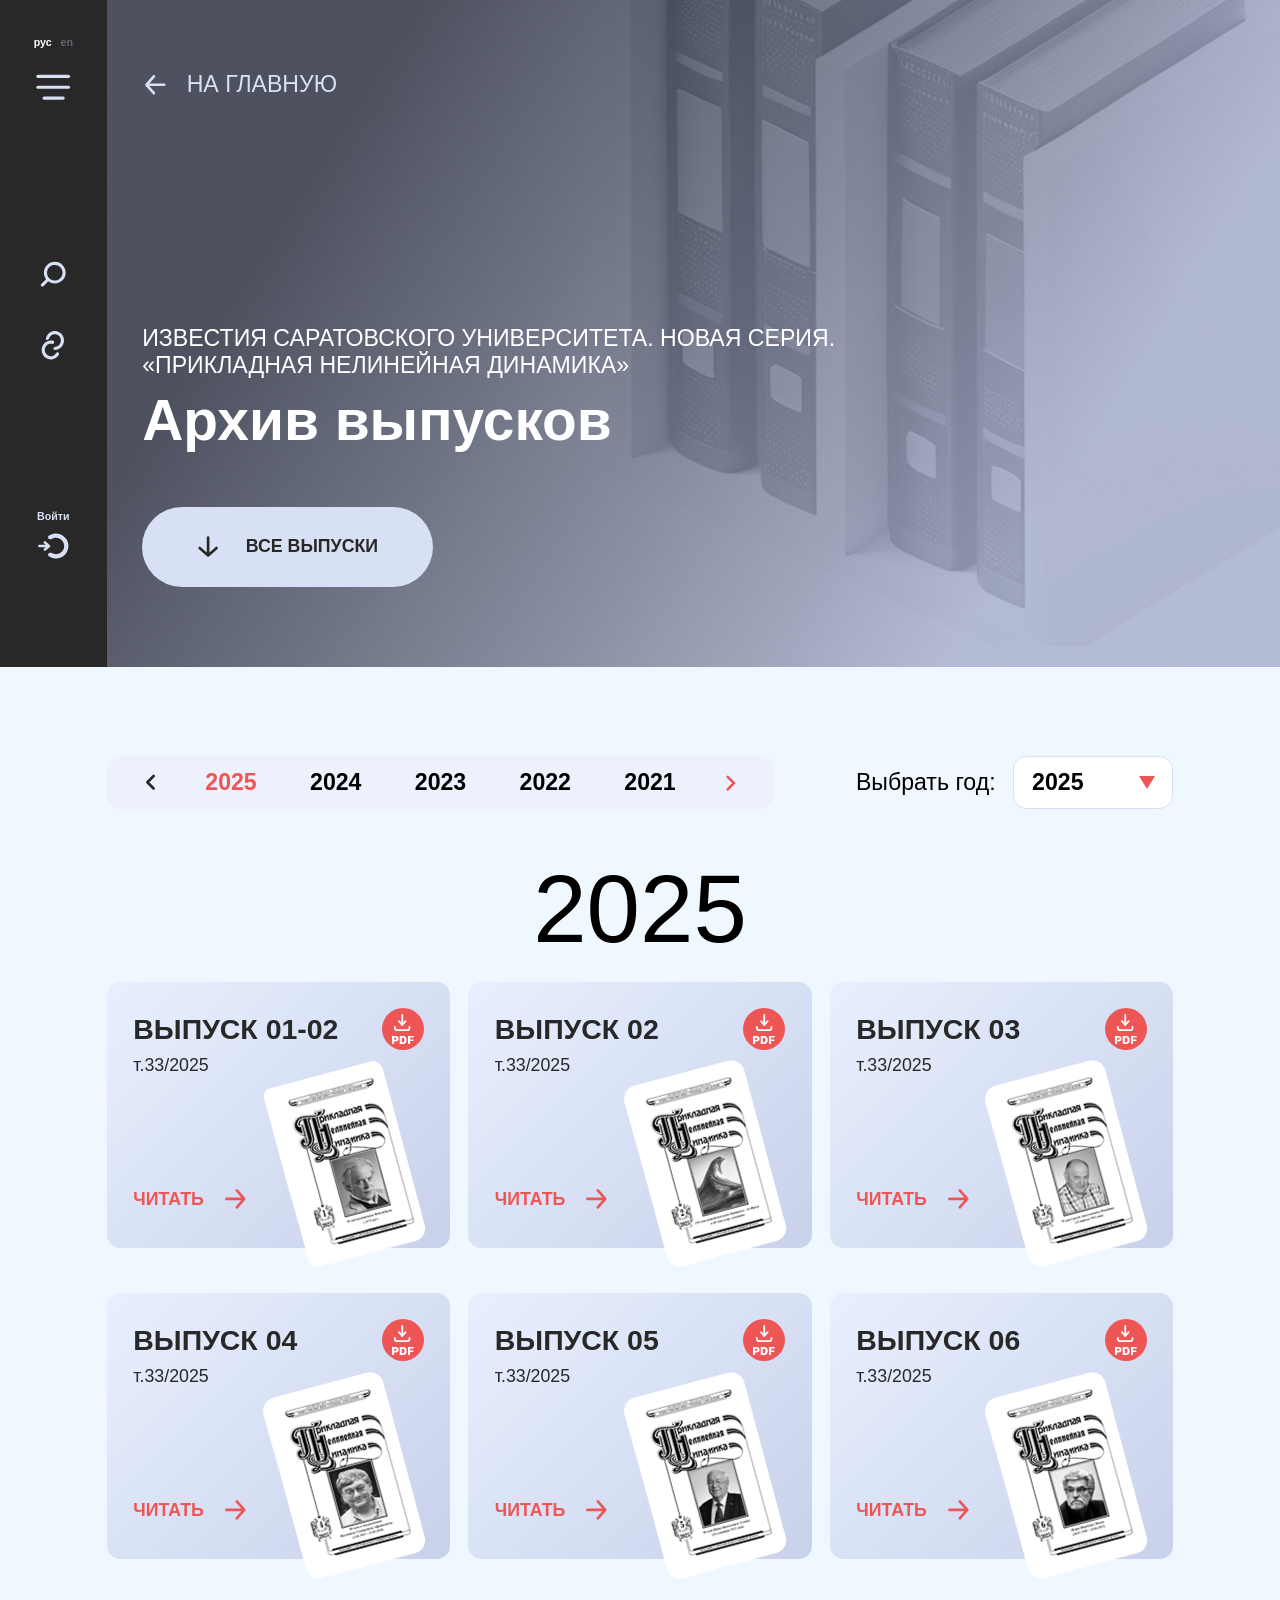
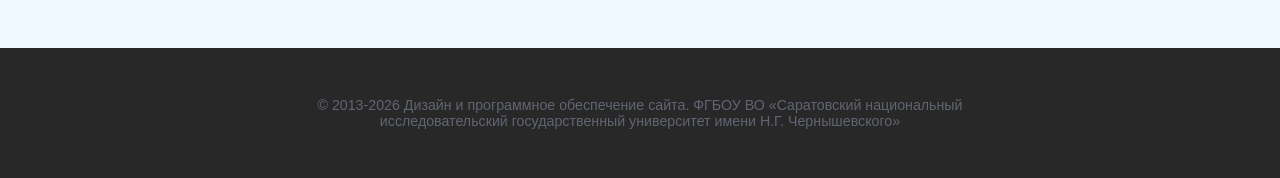
==== archive.html @ fa396ac6 "feat:add archive page and cards in css" ====
<!DOCTYPE html>
<html lang="ru">

<head>
    <meta charset="UTF-8">
    <meta name="viewport" content="width=device-width, initial-scale=1.0">
    <link rel="stylesheet" href="sass/style.css">
    <title>Journal</title>
    <link rel="icon" type="image/svg" sizes="16x16" href="./assets/icons/favicon/favicon-16x16.svg">
    <link rel="icon" type="image/svg" sizes="32x32" href="./assets/icons/favicon/favicon-32x32.svg">
    <link rel="icon" type="image/svg" sizes="100x100" href="./assets/icons/favicon/favicon-100x100.svg">
    <link rel="icon" type="image/svg" sizes="200x200" href="./assets/icons/favicon/favicon-200x200.svg">
</head>

<body>
    <header class="header">
        <nav class="header__nav">
            <ul class="header__nav-list">
                <li class="header__lang-switch">
                    <a href="/ru" hreflang="ru" rel="alternate" class="header__lang-link active" lang="ru"
                        aria-current="page">рус</a>
                    <a href="/en" hreflang="en" rel="alternate" class="header__lang-link" lang="en">en</a>
                </li>
                <li class="header__item">
                    <div class="header__item-btn">
                        <svg class="header__svg">
                            <use href="./assets/icons/sprite.svg#menu"></use>
                        </svg>
                    </div>
                </li>
                <li class="header__item">
                    <div class="header__item-btn">
                        <svg class="header__svg">
                            <use href="./assets/icons/sprite.svg#search"></use>
                        </svg>
                    </div>
                </li>
                <li class="header__item">
                    <div class="header__item-btn">
                        <svg class="header__svg">
                            <use href="./assets/icons/sprite.svg#rating"></use>
                        </svg>
                    </div>

                </li>
                <li class="header__item">
                    <div class="header__item-btn">
                        <p class="header__item-text" id="auth-text">Войти</p>
                        <svg class="header__svg">
                            <use href="./assets/icons/sprite.svg#login"></use>
                        </svg>
                    </div>
                </li>
            </ul>

            <ul class="header__content-feed">
                <li class="header__content-item">
                    <div class="header__content">
                        <div class="header__content-menu">
                            <ul class="header__content-list">
                                <li><a href="#" class="header__content-link">Архив</a></li>
                                <li><a href="#" class="header__content-link">Общая информация</a></li>
                                <li><a href="#" class="header__content-link">Цели и тематика журнала</a></li>
                                <li><a href="#" class="header__content-link">Индексирование</a></li>
                                <li><a href="#" class="header__content-link">Правила предоставления рукописей</a></li>
                                <li><a href="#" class="header__content-link">Порядок рецензирования рукописей</a></li>
                                <li><a href="#" class="header__content-link">Авторы</a></li>
                                <li><a href="#" class="header__content-link">Издательская этика</a></li>
                                <li><a href="#" class="header__content-link">Рубрики</a></li>
                                <li><a href="#" class="header__content-link">Новости</a></li>
                                <li><a href="#" class="header__content-link">Контакты</a></li>
                                <li><a href="#" class="header__content-link">Ранний доступ</a></li>
                            </ul>
                        </div>
                        <svg class="header__content-close">
                            <use href="./assets/icons/sprite.svg#cross"></use>
                        </svg>
                    </div>
                </li>
                <li class="header__content-item">
                    <div class="header__content">
                        <div class="header__content-menu">
                            <div class="header__content-title">поиск по сайту</div>
                            <div class="header__content-field">
                                <label class="header__content-label">По заголовку:</label>
                                <input type="text" class="header__content-form" autocomplete="off" autocorrect="off"
                                    autocapitalize="off" spellcheck="false">
                            </div>

                            <div class="header__content-field">
                                <label class="header__content-label">По ключевому слову:</label>
                                <div class="header__input-wrap">
                                    <input type="text" class="header__content-form" placeholder="Выбрать из списка"
                                        id="searchInput" autocomplete="off" autocorrect="off" autocapitalize="off"
                                        spellcheck="false">
                                    <div class="header__content-arrow"></div>
                                </div>
                                <div class="header__dropdown">
                                    <ul class="header__dropdown-list">
                                    </ul>
                                </div>
                            </div>
                            <div class="header__content-btn">
                                <div class="header__content-btn--small btn--main btn">
                                    <div class="header__content-text--big">Найти</div>
                                </div>
                                <div class="header__content-btn--highlight btn">
                                    <div class="header__content-text--tiny">Cбросить</div>
                                </div>
                            </div>
                        </div>
                        <svg class="header__content-close">
                            <use href="./assets/icons/sprite.svg#cross"></use>
                        </svg>
                    </div>
                </li>
                <li class="header__content-item">
                    <div class="header__content">
                        <div class="header__content-menu">
                            <ul class="header__content-list">
                                <li><a href="#" class="header__content-link">WoS: 0.13</a></li>
                                <li><a href="#" class="header__content-link">SCOPUS: 1.2</a></li>
                                <li><a href="#" class="header__content-link">RSCI</a></li>
                                <li><a href="#" class="header__content-link">РИНЦ: 0.626</a></li>
                                <li><a href="#" class="header__content-link">Scimago: Q3</a></li>
                                <li><a href="#" class="header__content-link">Список ВАК</a></li>
                                <li><a href="#" class="header__content-link">Журналы СГУ</a></li>
                            </ul>
                        </div>
                        <svg class="header__content-close">
                            <use href="./assets/icons/sprite.svg#cross"></use>
                        </svg>
                    </div>
                </li>
                <li class="header__content-item">
                    <div class="header__content" id="login-content">
                        <div class="header__content-menu">
                            <div class="header__content-title">Личный кабинет</div>
                            <div class="header__content-field">
                                <label class="header__content-label">Имя пользователя<span
                                        class="required-star">*</span>:</label>
                                <input type="text" class="header__content-form" id="login-input"
                                    placeholder="Введите логин" autocomplete="off" autocorrect="off"
                                    autocapitalize="off" spellcheck="false">
                            </div>
                            <div class="header__content-field">
                                <label class="header__content-label">Пароль<span class="required-star">*</span>:</label>
                                <input type="password" class="header__content-form" id="password-input"
                                    placeholder="Введите пароль" autocomplete="off" autocorrect="off"
                                    autocapitalize="off" spellcheck="false">
                            </div>
                            <div class="header__content-message" id="login-message"></div>
                            <div class="header__content-btn">
                                <div class="header__content-btn--small btn--main btn" id="login-btn">
                                    <div class="header__content-text--big">Войти</div>
                                </div>
                                <div class="header__content-btn--highlight btn">
                                    <div class="header__content-text--tiny">Забыли пароль?</div>
                                </div>
                                <div class="header__content-btn--big btn--dark-gray btn">
                                    <div class="header__content-text--small">Регистрация</div>
                                </div>
                            </div>
                        </div>
                        <svg class="header__content-close">
                            <use href="./assets/icons/sprite.svg#cross"></use>
                        </svg>
                    </div>
                    <div class="header__content" id="user-content">
                        <div class="header__content-menu">
                            <div class="header__content-title">Личный кабинет</div>
                            <div class="header__content-info">
                                <picture class="header__content-picture">
                                    <!-- <source srcset="/assets/img/user/photo.avif" type="image/avif"> -->
                                    <!-- <source srcset="/assets/img/user/photo.webp" type="image/webp"> -->
                                    <img class="header__content-img" src="./assets/img/user/photo.svg" alt="user_photo">
                                </picture>
                                <div class="header__content-surname" id="user-surname"></div>
                                <div class="header__content-name" id="user-name"></div>
                                <div class="header__content-id" id="user-id"></div>
                            </div>
                            <div class="header__content-btn">
                                <div class="header__content-btn--big btn--main btn">
                                    <div class="header__content-text--big">профиль</div>
                                </div>
                                <div class="header__content-btn--small btn--dark-gray btn" id="logout-btn">
                                    <div class="header__content-text--small">Выйти</div>
                                </div>
                            </div>
                        </div>
                        <svg class="header__content-close">
                            <use href="./assets/icons/sprite.svg#cross"></use>
                        </svg>
                    </div>
                </li>
            </ul>
        </nav>
    </header>

    <main class="main">
        <div class="archive">
            <section class="hero">
                <div class="container  hero__bg">
                    <div class="hero__info">
                        <a href="./" class="hero__go-home">
                            <svg class="hero__svg">
                                <use href="./assets/icons/sprite.svg#go-home__arrow"></use>
                            </svg>
                            <span>на главную</span>
                        </a>
                        <div class="hero__info-content">
                            <div class="hero__info-subtitle">
                                <h2>Известия Саратовского университета. Новая серия. «Прикладная нелинейная динамика»
                                </h2>
                            </div>
                            <div class="hero__info-title">
                                <h1>Архив выпусков</h1>
                            </div>
                            <div class="hero__info-button">
                                <div class="btn btn--gray hero__info-button--small">
                                    <svg class="svg hero__svg">
                                        <use href="./assets/icons/archive/sprite.svg#hero-arrow"></use>
                                    </svg>
                                    <span>все выпуски</span>
                                </div>
                            </div>
                        </div>
                    </div>
                </div>
            </section>
            <section class="content">
                <div class="container">
                    <div class="archive__pagination">
                        <div class="archive__pagination-wrap">
                            <svg class="archive__pagination-arrow">
                                <use href="./assets/icons/archive/sprite.svg#pagination-arrow--left"></use>
                            </svg>
                            <ul class="archive__pagination-list">
                                <li class="archive__pagination-item active">2025</li>
                                <li class="archive__pagination-item">2024</li>
                                <li class="archive__pagination-item">2023</li>
                                <li class="archive__pagination-item">2022</li>
                                <li class="archive__pagination-item">2021</li>
                            </ul>
                            <svg class="archive__pagination-arrow active">
                                <use href="./assets/icons/archive/sprite.svg#pagination-arrow--right"></use>
                            </svg>
                        </div>
                        <div class="archive__pagination-selector">
                            <div class="selector__label">Выбрать год:</div>
                            <div class="selector-wrap">
                                <div class="selector__box">
                                    <span class="selector__value">2025</span>
                                    <div class="selector__arrow"></div>
                                </div>
                                <div class="selector__dropdown">
                                    <ul class="selector__dropdown-list">
                                        <li class="selector__dropdown-item">
                                            <button type="button" class="selector__dropdown-button"
                                                data-year="2024">2024</button>
                                        </li>
                                        <li class="selector__dropdown-item">
                                            <button type="button" class="selector__dropdown-button"
                                                data-year="2023">2023</button>
                                        </li>
                                        <li class="selector__dropdown-item">
                                            <button type="button" class="selector__dropdown-button"
                                                data-year="2022">2022</button>
                                        </li>
                                        <li class="selector__dropdown-item">
                                            <button type="button" class="selector__dropdown-button"
                                                data-year="2021">2021</button>
                                        </li>
                                        <li class="selector__dropdown-item">
                                            <button type="button" class="selector__dropdown-button"
                                                data-year="2020">2020</button>
                                        </li>
                                        <li class="selector__dropdown-item">
                                            <button type="button" class="selector__dropdown-button"
                                                data-year="2019">2019</button>
                                        </li>
                                        <li class="selector__dropdown-item">
                                            <button type="button" class="selector__dropdown-button"
                                                data-year="2018">2018</button>
                                        </li>
                                        <li class="selector__dropdown-item">
                                            <button type="button" class="selector__dropdown-button"
                                                data-year="2017">2017</button>
                                        </li>
                                        <li class="selector__dropdown-item">
                                            <button type="button" class="selector__dropdown-button"
                                                data-year="2016">2016</button>
                                        </li>
                                        <li class="selector__dropdown-item">
                                            <button type="button" class="selector__dropdown-button"
                                                data-year="2015">2015</button>
                                        </li>
                                        <li class="selector__dropdown-item">
                                            <button type="button" class="selector__dropdown-button"
                                                data-year="2014">2014</button>
                                        </li>
                                        <li class="selector__dropdown-item">
                                            <button type="button" class="selector__dropdown-button"
                                                data-year="2013">2013</button>
                                        </li>
                                        <li class="selector__dropdown-item">
                                            <button type="button" class="selector__dropdown-button"
                                                data-year="2012">2012</button>
                                        </li>
                                        <li class="selector__dropdown-item">
                                            <button type="button" class="selector__dropdown-button"
                                                data-year="2011">2011</button>
                                        </li>
                                    </ul>
                                </div>
                            </div>
                        </div>
                    </div>
                    <div class="archive__year">2025</div>
                    <div class="cards">
                        <div class="card" data-bg-icon="icon-1.png">
                            <a href="/" class="card__link">
                                <div class="card__header">
                                    <div class="card__header-wrap">
                                        <p class="card__header-title">выпуск 01-02</p>
                                        <p class="card__header-subtitle">т.33/2025</p>
                                    </div>
                                </div>
                                <div class="card__footer">
                                    <p class="card__footer-text">читать</p>
                                    <svg class="card__svg">
                                        <use href="./assets/icons/archive/sprite.svg#right-arrow"></use>
                                    </svg>
                                </div>
                            </a>
                            <a href="/" class="card__download">
                                <div class="card__download-svg">
                                    <svg class="card__download-svg--arrow">
                                        <use href="./assets/icons/archive/sprite.svg#download-arrow"></use>
                                    </svg>
                                    <svg class="card__download-svg--line">
                                        <use href="./assets/icons/archive/sprite.svg#download-line"></use>
                                    </svg>
                                    <svg class="card__download-svg--pdf">
                                        <use href="./assets/icons/archive/sprite.svg#download-pdf"></use>
                                    </svg>
                                </div>
                            </a>
                        </div>
                        <div class="card" data-bg-icon="icon-2.png">
                            <a href="/" class="card__link">
                                <div class="card__header">
                                    <div class="card__header-wrap">
                                        <p class="card__header-title">выпуск 02</p>
                                        <p class="card__header-subtitle">т.33/2025</p>
                                    </div>
                                </div>
                                <div class="card__footer">
                                    <p class="card__footer-text">читать</p>
                                    <svg class="card__svg">
                                        <use href="./assets/icons/archive/sprite.svg#right-arrow"></use>
                                    </svg>
                                </div>
                            </a>
                            <a href="/" class="card__download">
                                <div class="card__download-svg">
                                    <svg class="card__download-svg--arrow">
                                        <use href="./assets/icons/archive/sprite.svg#download-arrow"></use>
                                    </svg>
                                    <svg class="card__download-svg--line">
                                        <use href="./assets/icons/archive/sprite.svg#download-line"></use>
                                    </svg>
                                    <svg class="card__download-svg--pdf">
                                        <use href="./assets/icons/archive/sprite.svg#download-pdf"></use>
                                    </svg>
                                </div>
                            </a>
                        </div>
                        <div class="card" data-bg-icon="icon-3.png">
                            <a href="/" class="card__link">
                                <div class="card__header">
                                    <div class="card__header-wrap">
                                        <p class="card__header-title">выпуск 03</p>
                                        <p class="card__header-subtitle">т.33/2025</p>
                                    </div>
                                </div>
                                <div class="card__footer">
                                    <p class="card__footer-text">читать</p>
                                    <svg class="card__svg">
                                        <use href="./assets/icons/archive/sprite.svg#right-arrow"></use>
                                    </svg>
                                </div>
                            </a>
                            <a href="/" class="card__download">
                                <div class="card__download-svg">
                                    <svg class="card__download-svg--arrow">
                                        <use href="./assets/icons/archive/sprite.svg#download-arrow"></use>
                                    </svg>
                                    <svg class="card__download-svg--line">
                                        <use href="./assets/icons/archive/sprite.svg#download-line"></use>
                                    </svg>
                                    <svg class="card__download-svg--pdf">
                                        <use href="./assets/icons/archive/sprite.svg#download-pdf"></use>
                                    </svg>
                                </div>
                            </a>
                        </div>
                        <div class="card" data-bg-icon="icon-4.png">
                            <a href="/" class="card__link">
                                <div class="card__header">
                                    <div class="card__header-wrap">
                                        <p class="card__header-title">выпуск 04</p>
                                        <p class="card__header-subtitle">т.33/2025</p>
                                    </div>
                                </div>
                                <div class="card__footer">
                                    <p class="card__footer-text">читать</p>
                                    <svg class="card__svg">
                                        <use href="./assets/icons/archive/sprite.svg#right-arrow"></use>
                                    </svg>
                                </div>
                            </a>
                            <a href="/" class="card__download">
                                <div class="card__download-svg">
                                    <svg class="card__download-svg--arrow">
                                        <use href="./assets/icons/archive/sprite.svg#download-arrow"></use>
                                    </svg>
                                    <svg class="card__download-svg--line">
                                        <use href="./assets/icons/archive/sprite.svg#download-line"></use>
                                    </svg>
                                    <svg class="card__download-svg--pdf">
                                        <use href="./assets/icons/archive/sprite.svg#download-pdf"></use>
                                    </svg>
                                </div>
                            </a>
                        </div>
                        <div class="card" data-bg-icon="icon-5.png">
                            <a href="/" class="card__link">
                                <div class="card__header">
                                    <div class="card__header-wrap">
                                        <p class="card__header-title">выпуск 05</p>
                                        <p class="card__header-subtitle">т.33/2025</p>
                                    </div>
                                </div>
                                <div class="card__footer">
                                    <p class="card__footer-text">читать</p>
                                    <svg class="card__svg">
                                        <use href="./assets/icons/archive/sprite.svg#right-arrow"></use>
                                    </svg>
                                </div>
                            </a>
                            <a href="/" class="card__download">
                                <div class="card__download-svg">
                                    <svg class="card__download-svg--arrow">
                                        <use href="./assets/icons/archive/sprite.svg#download-arrow"></use>
                                    </svg>
                                    <svg class="card__download-svg--line">
                                        <use href="./assets/icons/archive/sprite.svg#download-line"></use>
                                    </svg>
                                    <svg class="card__download-svg--pdf">
                                        <use href="./assets/icons/archive/sprite.svg#download-pdf"></use>
                                    </svg>
                                </div>
                            </a>
                        </div>
                        <div class="card" data-bg-icon="icon-6.png">
                            <a href="/" class="card__link">
                                <div class="card__header">
                                    <div class="card__header-wrap">
                                        <p class="card__header-title">выпуск 06</p>
                                        <p class="card__header-subtitle">т.33/2025</p>
                                    </div>
                                </div>
                                <div class="card__footer">
                                    <p class="card__footer-text">читать</p>
                                    <svg class="card__svg">
                                        <use href="./assets/icons/archive/sprite.svg#right-arrow"></use>
                                    </svg>
                                </div>
                            </a>
                            <a href="/" class="card__download">
                                <div class="card__download-svg">
                                    <svg class="card__download-svg--arrow">
                                        <use href="./assets/icons/archive/sprite.svg#download-arrow"></use>
                                    </svg>
                                    <svg class="card__download-svg--line">
                                        <use href="./assets/icons/archive/sprite.svg#download-line"></use>
                                    </svg>
                                    <svg class="card__download-svg--pdf">
                                        <use href="./assets/icons/archive/sprite.svg#download-pdf"></use>
                                    </svg>
                                </div>
                            </a>
                        </div>
                    </div>
                </div>
            </section>
        </div>
    </main>

    <footer class="footer">
        <div class="container">
            <div class="footer__info">
                <p class="footer__text">© 2013-2026 Дизайн и программное обеспечение сайта. ФГБОУ ВО «Саратовский
                    национальный исследовательский государственный университет имени Н.Г. Чернышевского»</p>
            </div>
        </div>
    </footer>
    <script src="./js/script.js"></script>
    <script src="./js/pagination-selector.js"></script>
</body>

</html>
---- sass/style.css ----
@font-face {
  font-family: "Montserrat";
  src: url("../assets/fonts/Montserrat-Black.ttf") format("truetype");
  font-weight: 900;
  font-style: normal;
}
@font-face {
  font-family: "Montserrat";
  src: url("../assets/fonts/Montserrat-BlackItalic.ttf") format("truetype");
  font-weight: 900;
  font-style: italic;
}
@font-face {
  font-family: "Montserrat";
  src: url("../assets/fonts/Montserrat-Bold.ttf") format("truetype");
  font-weight: 700;
  font-style: normal;
}
@font-face {
  font-family: "Montserrat";
  src: url("../assets/fonts/Montserrat-BoldItalic.ttf") format("truetype");
  font-weight: 700;
  font-style: italic;
}
@font-face {
  font-family: "Montserrat";
  src: url("../assets/fonts/Montserrat-ExtraBold.ttf") format("truetype");
  font-weight: 800;
  font-style: normal;
}
@font-face {
  font-family: "Montserrat";
  src: url("../assets/fonts/Montserrat-ExtraBoldItalic.ttf") format("truetype");
  font-weight: 800;
  font-style: italic;
}
@font-face {
  font-family: "Montserrat";
  src: url("../assets/fonts/Montserrat-ExtraLight.ttf") format("truetype");
  font-weight: 200;
  font-style: normal;
}
@font-face {
  font-family: "Montserrat";
  src: url("../assets/fonts/Montserrat-ExtraLightItalic.ttf") format("truetype");
  font-weight: 200;
  font-style: italic;
}
@font-face {
  font-family: "Montserrat";
  src: url("../assets/fonts/Montserrat-Italic-VariableFont_wght.ttf") format("truetype");
  font-weight: 400;
  font-style: italic;
}
@font-face {
  font-family: "Montserrat";
  src: url("../assets/fonts/Montserrat-Italic.ttf") format("truetype");
  font-weight: 400;
  font-style: italic;
}
@font-face {
  font-family: "Montserrat";
  src: url("../assets/fonts/Montserrat-Light.ttf") format("truetype");
  font-weight: 300;
  font-style: normal;
}
@font-face {
  font-family: "Montserrat";
  src: url("../assets/fonts/Montserrat-LightItalic.ttf") format("truetype");
  font-weight: 300;
  font-style: italic;
}
@font-face {
  font-family: "Montserrat";
  src: url("../assets/fonts/Montserrat-Medium.ttf") format("truetype");
  font-weight: 500;
  font-style: normal;
}
@font-face {
  font-family: "Montserrat";
  src: url("../assets/fonts/Montserrat-MediumItalic.ttf") format("truetype");
  font-weight: 500;
  font-style: italic;
}
@font-face {
  font-family: "Montserrat";
  src: url("../assets/fonts/Montserrat-Regular.ttf") format("truetype");
  font-weight: 400;
  font-style: normal;
}
@font-face {
  font-family: "Montserrat";
  src: url("../assets/fonts/Montserrat-SemiBold.ttf") format("truetype");
  font-weight: 600;
  font-style: normal;
}
@font-face {
  font-family: "Montserrat";
  src: url("../assets/fonts/Montserrat-SemiBoldItalic.ttf") format("truetype");
  font-weight: 600;
  font-style: italic;
}
@font-face {
  font-family: "Montserrat";
  src: url("../assets/fonts/Montserrat-Thin.ttf") format("truetype");
  font-weight: 100;
  font-style: normal;
}
@font-face {
  font-family: "Montserrat";
  src: url("../assets/fonts/Montserrat-ThinItalic.ttf") format("truetype");
  font-weight: 100;
  font-style: italic;
}
@font-face {
  font-family: "Montserrat";
  src: url("../assets/fonts/Montserrat-VariableFont_wght.ttf") format("truetype");
  font-weight: 400;
  font-style: normal;
}
@font-face {
  font-family: "Golos Text";
  src: url("../fonts/Golos-Text/GolosText-Medium.eot");
  src: local("Golos Text Medium"), local("GolosText-Medium"), url("../fonts/Golos-Text/GolosText-Medium.eot?#iefix") format("embedded-opentype"), url("../fonts/Golos-Text/GolosText-Medium.woff2") format("woff2"), url("../fonts/Golos-Text/GolosText-Medium.woff") format("woff"), url("../fonts/Golos-Text/GolosText-Medium.ttf") format("truetype");
  font-weight: 500;
  font-style: normal;
}
@font-face {
  font-family: "Golos Text";
  src: url("../fonts/Golos-Text/GolosText-Black.eot");
  src: local("Golos Text Black"), local("GolosText-Black"), url("../fonts/Golos-Text/GolosText-Black.eot?#iefix") format("embedded-opentype"), url("../fonts/Golos-Text/GolosText-Black.woff2") format("woff2"), url("../fonts/Golos-Text/GolosText-Black.woff") format("woff"), url("../fonts/Golos-Text/GolosText-Black.ttf") format("truetype");
  font-weight: 900;
  font-style: normal;
}
@font-face {
  font-family: "Golos Text";
  src: url("../fonts/Golos-Text/GolosText-DemiBold.eot");
  src: local("Golos Text DemiBold"), local("GolosText-DemiBold"), url("../fonts/Golos-Text/GolosText-DemiBold.eot?#iefix") format("embedded-opentype"), url("../fonts/Golos-Text/GolosText-DemiBold.woff2") format("woff2"), url("../fonts/Golos-Text/GolosText-DemiBold.woff") format("woff"), url("../fonts/Golos-Text/GolosText-DemiBold.ttf") format("truetype");
  font-weight: 600;
  font-style: normal;
}
@font-face {
  font-family: "Golos Text";
  src: url("../fonts/Golos-Text/GolosText-Bold.eot");
  src: local("Golos Text Bold"), local("GolosText-Bold"), url("../fonts/Golos-Text/GolosText-Bold.eot?#iefix") format("embedded-opentype"), url("../fonts/Golos-Text/GolosText-Bold.woff2") format("woff2"), url("../fonts/Golos-Text/GolosText-Bold.woff") format("woff"), url("../fonts/Golos-Text/GolosText-Bold.ttf") format("truetype");
  font-weight: bold;
  font-style: normal;
}
@font-face {
  font-family: "Golos Text";
  src: url("../fonts/Golos-Text/GolosText-Regular.eot");
  src: local("Golos Text Regular"), local("GolosText-Regular"), url("../fonts/Golos-Text/GolosText-Regular.eot?#iefix") format("embedded-opentype"), url("../fonts/Golos-Text/GolosText-Regular.woff2") format("woff2"), url("../fonts/Golos-Text/GolosText-Regular.woff") format("woff"), url("../fonts/Golos-Text/GolosText-Regular.ttf") format("truetype");
  font-weight: normal;
  font-style: normal;
}
html {
  font-size: 0.694444444vw;
  font-family: "Golos", sans-serif;
  margin: 0;
  padding: 0;
}

body {
  margin: 0;
  padding: 0;
  background-color: aliceblue;
}

h1,
h2,
h3,
h4,
h5,
h6 {
  margin: 0;
  padding: 0;
}

button {
  background: none;
  border: none;
  padding: 0;
  margin: 0;
  -webkit-appearance: none;
  -moz-appearance: none;
  appearance: none;
  font: inherit;
  color: inherit;
  -webkit-tap-highlight-color: transparent;
}

a {
  text-decoration: none;
  color: #282828;
}

p {
  margin: 0;
  color: #282828;
}

ol,
ul {
  padding: 0;
  margin: 0;
}

ul li {
  margin: 0;
  padding: 0;
  list-style: none;
}

img {
  width: 100%;
  height: 100%;
  -o-object-fit: cover;
     object-fit: cover;
}

.container {
  width: 120rem;
  margin: 0 auto;
  padding: 10rem 0 10rem 0;
}

input::-ms-reveal,
input::-ms-clear {
  display: none;
}

.menu-layer {
  z-index: 10;
}

.required-star {
  color: #ee5656;
}

.no-scroll {
  overflow: hidden;
}

.btn {
  -webkit-tap-highlight-color: transparent;
  outline: none;
  cursor: pointer;
  display: flex;
  align-items: center;
  justify-content: center;
  border-radius: 10rem;
  transition: all 0.3s ease;
}
.btn--highlight {
  text-decoration: underline;
  text-decoration-style: dashed;
}
.btn--main {
  background-color: #ee5656;
  color: #FFF;
}
.btn--main .svg {
  stroke: #FFF;
}
@media (hover: hover) {
  .btn--main:hover {
    background-color: #fd5f5f;
  }
}
.btn--gray {
  background-color: #d8e0f5;
  color: #282828;
}
.btn--gray .svg {
  stroke: #282828;
}
@media (hover: hover) {
  .btn--gray:hover {
    background-color: #e2eaff;
  }
}
.btn--dark-gray {
  background-color: #3c3d41;
  color: #FFF;
}
@media (hover: hover) {
  .btn--dark-gray:hover {
    background-color: #484b53;
  }
}

@media (max-width: 48em) {
  html {
    font-size: 2.00833333vw;
  }
  .no-scroll {
    overflow: scroll;
  }
  .container {
    width: 45rem;
  }
}
.header {
  width: 12rem;
  height: 75rem;
  position: absolute;
}
.header__nav {
  height: 100%;
}
.header__nav-list {
  background-color: #282828;
  height: 100%;
  display: flex;
  flex-direction: column;
  padding: 0;
  align-items: center;
  position: relative;
  z-index: 11;
}
.header__input-wrap {
  position: relative;
}
.header__content {
  position: absolute;
  left: -61rem;
  width: 49rem;
  height: 75rem;
  top: 0;
  background-color: #282828;
  transition: transform 0.5s ease-in-out;
}
.header__content-feed {
  z-index: 1;
}
.header__content-list {
  display: flex;
  flex-direction: column;
  gap: 2rem;
}
.header__content-img {
  width: 100%;
  height: 100%;
  -o-object-fit: cover;
     object-fit: cover;
}
.header__content-picture {
  width: 11rem;
  height: 11rem;
  border-radius: 50%;
  margin-bottom: 2rem;
  overflow: hidden;
}
.header__content-id {
  font-weight: 400;
  font-size: 2rem;
  color: #d8e0f5;
  padding-top: 2rem;
}
.header__content-surname {
  font-weight: 700;
  font-size: 2.6rem;
  color: #d8e0f5;
}
.header__content-info {
  display: flex;
  flex-direction: column;
  align-items: center;
}
.header__content-name {
  font-weight: 400;
  font-size: 2.6rem;
  color: #d8e0f5;
}
.header__content.active {
  left: 12rem;
}
.header__content-text--big {
  font-weight: 700;
  font-size: 2rem;
  text-transform: uppercase;
}
.header__content-text--small {
  font-weight: 400;
  font-size: 2rem;
}
.header__content-text--tiny {
  font-weight: 400;
  font-size: 1.6rem;
}
.header__content-btn {
  display: flex;
  align-items: center;
  flex-direction: column;
  gap: 2rem;
  padding-top: 1rem;
}
.header__content-btn .btn--dark-gray {
  margin-top: 2rem;
}
.header__content-btn--small {
  width: 15.3rem;
  height: 6.4rem;
}
.header__content-btn--highlight {
  color: #d8e0f5;
  text-decoration: underline;
  text-decoration-style: dashed;
  text-underline-offset: 0.3rem;
  text-decoration-color: #ee5656;
}
.header__content-btn--big {
  width: 20.7rem;
  height: 6.4rem;
}
.header__content-title {
  font-size: 2rem;
  font-weight: 700;
  text-transform: uppercase;
  color: #d8e0f5;
  padding-bottom: 1rem;
}
.header__content-arrow {
  position: absolute;
  right: 2rem;
  top: 50%;
  transform: translateY(-50%);
  width: 1rem;
  height: 0.6rem;
  pointer-events: none;
}
.header__content-arrow::before {
  content: "";
  position: absolute;
  width: 0.6rem;
  height: 0.6rem;
  border-left: 2px solid #ee5656;
  border-bottom: 2px solid #ee5656;
  transform: translateY(-25%) rotate(-45deg);
  transition: transform 0.3s ease;
}
.header__content-arrow.active::before {
  transform: rotate(45deg) rotate3d(1, 0, 0, 180deg);
}
.header__content-form {
  border: 0.1rem solid #ee5656;
  border-radius: 1.1rem;
  width: 100%;
  height: 5rem;
  background-color: #282828;
  box-sizing: border-box;
  position: relative;
  font-weight: 400;
  font-size: 1.6rem;
  color: #d8e0f5;
  padding-left: 2rem;
}
.header__content-form:focus {
  outline: none;
}
.header__content-form::-moz-placeholder {
  color: #616571;
  font-weight: 400;
  font-size: 1.6rem;
  padding-left: 2rem;
}
.header__content-form::placeholder {
  color: #616571;
  font-weight: 400;
  font-size: 1.6rem;
  padding-left: 2rem;
}
.header__content-field {
  display: flex;
  flex-direction: column;
  position: relative;
}
.header__content-label {
  color: #d8e0f5;
  font-size: 2rem;
  font-weight: 400;
  padding-bottom: 1rem;
}
.header__content-wrap {
  padding: 3.5rem 2.5rem;
  display: flex;
  justify-content: space-between;
}
.header__content-menu {
  display: flex;
  flex-direction: column;
  gap: 3rem;
  padding: 3.5rem 4rem 8rem 4rem;
}
.header__content-link {
  color: #d8e0f5;
  font-weight: 400;
  font-size: 2rem;
  transition: color 0.3s ease;
}
.header__content-close {
  cursor: pointer;
  position: absolute;
  right: 4rem;
  top: 3.5rem;
  height: 2.5rem;
  width: 2.5rem;
  fill: #d8e0f5;
  transition: fill 0.3s ease;
}
.header__dropdown {
  max-height: 41rem;
  position: absolute;
  width: 100%;
  border: 0.1rem solid #ee5656;
  border-radius: 1.1rem;
  display: none;
  top: calc(100% - 5rem);
  box-sizing: border-box;
  padding-top: 5rem;
}
.header__dropdown.show {
  display: block;
}
.header__dropdown-list {
  overflow-y: auto;
  max-height: 31rem;
  background: #282828;
  color: white;
  display: flex;
  flex-direction: column;
  gap: 2rem;
  padding: 2rem 3.5rem 2rem 2rem;
  border-radius: 1.1rem;
}
.header__dropdown-list::-webkit-scrollbar {
  width: 0.6rem;
  padding-top: 2rem;
}
.header__dropdown-list::-webkit-scrollbar-track {
  background: #616571;
  border-radius: 1.1rem;
  margin: 2rem 0;
}
.header__dropdown-list::-webkit-scrollbar-thumb {
  background: #d8e0f5;
  border-radius: 1.1rem;
}
.header__dropdown-list::-webkit-scrollbar-button {
  display: none;
}
.header__dropdown-item {
  font-weight: 400;
  font-size: 1.6rem;
  color: #d8e0f5;
}
.header__dropdown-link {
  font-weight: 400;
  font-size: 1.6rem;
  color: #d8e0f5;
}
.header__item-btn {
  display: flex;
  flex-direction: column;
  justify-content: center;
  text-align: center;
  fill: #d8e0f5;
  transition: fill 0.3s ease;
  cursor: pointer;
}
.header__item-btn p {
  transition: color 0.3s ease;
}
.header__item-btn.active {
  fill: #ee5656;
}
.header__item-btn.active p {
  color: #ee5656;
}
.header__item-text {
  color: #d8e0f5;
  font-weight: 700;
  font-size: 1.2rem;
}
.header__item:nth-child(2) {
  padding-top: 2rem;
}
.header__item:nth-child(3) {
  padding-top: 16rem;
}
.header__item:nth-child(4) {
  padding-top: 3rem;
}
.header__item:nth-child(5) {
  padding-top: 16rem;
}
.header__list {
  display: flex;
  flex-direction: column;
  padding: 0;
  align-items: center;
}
.header__svg {
  width: 5rem;
  height: 5rem;
}
.header__lang-link {
  color: #616571;
  font-weight: 700;
  font-size: 1.2rem;
}
.header__lang-switch {
  padding-top: 4rem;
  display: flex;
  justify-content: center;
  gap: 1rem;
}
.header__lang-switch .active {
  color: #FFF;
}
@media (hover: hover) {
  .header__item-btn:hover {
    fill: #ee5656;
  }
  .header__item-btn:hover p {
    color: #ee5656;
  }
  .header__content-close:hover {
    fill: #ee5656;
  }
  .header__content-link:hover {
    color: #ee5656;
  }
}
@media (max-width: 48em) {
  .header {
    width: 100%;
    height: 16.1rem;
  }
  .header:has(~ main .archive) .header__content {
    height: 60rem;
  }
  .header:has(~ main .archive) .header__content-menu {
    padding-bottom: 6rem;
  }
  .header__content {
    width: 100%;
    height: 78rem;
    left: 0rem;
    top: -62rem;
  }
  .header__content.active {
    transform: translateY(78rem);
    left: 0;
  }
  .header__content-close {
    display: none;
  }
  .header__content-title {
    text-align: center;
  }
  .header__lang-switch {
    width: 100%;
    background-color: #1f1f1f;
    gap: 8rem;
    padding: 1.8rem 0;
    flex: 0 0 100%;
  }
  .header__lang-link {
    font-size: 2rem;
  }
  .header__nav-list {
    flex-direction: row;
    justify-content: space-between;
    flex-wrap: wrap;
    align-items: flex-start;
  }
  .header__item {
    flex: 1 0 auto;
    display: flex;
    justify-content: center;
  }
  .header__item-text {
    display: none;
  }
  .header__item:nth-child(1) {
    padding-top: 0;
  }
  .header__item:nth-child(2) {
    padding-top: 0;
  }
  .header__item:nth-child(3) {
    padding-top: 0;
  }
  .header__item:nth-child(4) {
    padding-top: 0;
  }
  .header__item:nth-child(5) {
    padding-top: 0;
  }
}

.footer .container {
  width: 100%;
  background-color: #282828;
  padding: 0;
}
.footer__info {
  padding: 5.5rem 30rem;
  text-align: center;
  font-weight: 500;
  font-size: 1.6rem;
}
.footer__text {
  color: #616571;
}
@media (max-width: 48em) {
  .footer__info {
    padding: 3.5rem 1.5rem;
  }
}

.cards {
  display: grid;
}

.card {
  display: flex;
  flex-direction: column;
  justify-content: space-between;
  border-radius: 1.5rem;
}
.card__header {
  font-weight: 700;
  font-size: 4rem;
}
.card__header-wrap {
  display: flex;
  flex-direction: column;
  gap: 1rem;
}
.card__header-title {
  text-transform: uppercase;
  font-size: 3.2rem;
}
.card__header-subtitle {
  font-weight: 500;
  font-size: 2rem;
}
.card__footer {
  display: flex;
}
.card__text {
  font-weight: 400;
  font-size: 2.6rem;
}
.card__text--bold {
  font-weight: 700;
}
.card__info {
  display: flex;
}
.card__link {
  font-weight: 400;
  text-decoration: underline;
  color: #ee5656;
  font-size: 2.6rem;
}
.card__link--bold {
  font-weight: 700;
}
.card__btns {
  display: flex;
  justify-content: center;
}
.card__btn {
  font-weight: 400;
  font-size: 2rem;
}
.card__svg {
  stroke: #ee5656;
  fill: #ee5656;
  width: 3.3rem;
  height: 3.3rem;
}
.card__list {
  display: flex;
  flex-direction: column;
}
.card__list--ol {
  padding-left: 3rem;
}
.card__list-item {
  display: flex;
}
.card__list-icon {
  fill: #282828;
  stroke: #282828;
  flex-shrink: 0;
}
.card__list-picture {
  display: block;
}
@media (max-width: 48em) {
  .card__header {
    font-size: 3rem;
  }
  .card__text {
    font-size: 2rem;
  }
  .card__link {
    font-size: 2rem;
  }
}

.selector__label {
  font-weight: 400;
  font-size: 2.6rem;
  padding-right: 2rem;
}
.selector__value {
  font-weight: 700;
  font-size: 2.6rem;
  transition: color 0.3s ease-in-out;
}
.selector-wrap {
  position: relative;
  width: 18rem;
  z-index: 10;
  cursor: pointer;
}
.selector-wrap.open .selector__box {
  border-bottom-left-radius: 0;
  border-bottom-right-radius: 0;
  transition: border-radius 0s ease;
}
.selector-wrap.open .selector__value {
  color: #ee5656;
}
.selector-wrap.open .selector__arrow {
  transform: rotate(180deg);
}
.selector-wrap.open .selector__dropdown {
  max-height: 35rem;
  border-width: 0.2rem;
}
.selector__box {
  padding: 1.4rem 2rem;
  border: 0.2rem solid #d8e0f5;
  border-radius: 1.5rem;
  background: #FFF;
  display: flex;
  align-items: center;
  justify-content: space-between;
  transition: border-radius 0.4s ease 0.3s;
}
.selector__arrow {
  width: 0;
  height: 0;
  border-left: 1rem solid transparent;
  border-right: 1rem solid transparent;
  border-top: 1.5rem solid #ee5656;
  transition: transform 0.3s ease-in-out;
}
.selector__dropdown {
  position: absolute;
  top: 100%;
  left: 0;
  right: 0;
  background: #FFF;
  border-radius: 0 0 1.5rem 1.5rem;
  margin-top: -0.2rem;
  border: 0 solid #d8e0f5;
  border-top: none;
  max-height: 0;
  overflow: hidden;
  transition: max-height 0.4s cubic-bezier(0.25, 0.46, 0.45, 0.94), border-width 0.2s ease-out;
}
.selector__dropdown-button {
  font-weight: 700;
  font-size: 2.6rem;
  cursor: pointer;
  transition: color 0.3s ease-in-out;
  padding: 0.2rem;
}
.selector__dropdown-item {
  padding-left: 2rem;
}
.selector__dropdown-list {
  max-height: 34rem;
  overflow-y: auto;
  display: flex;
  gap: 0.6rem;
  flex-direction: column;
  padding-bottom: 1rem;
}
.selector__dropdown-list::-webkit-scrollbar {
  width: 1rem;
}
.selector__dropdown-list::-webkit-scrollbar-track {
  background: #d8e0f5;
  border-radius: 1.5rem;
  margin-bottom: 1.4rem;
}
.selector__dropdown-list::-webkit-scrollbar-thumb {
  background: #ee5656;
  border-radius: 1.5rem;
  cursor: pointer;
  -webkit-transition: background 0.3s ease-in-out;
  transition: background 0.3s ease-in-out;
}
.selector__dropdown-list::-webkit-scrollbar-thumb:active {
  background: #fd5f5f;
}
@media (hover: hover) {
  .selector__dropdown-button:hover {
    color: #ee5656;
  }
  .selector__dropdown-list::-webkit-scrollbar-thumb:hover {
    background: #fd5f5f;
  }
  .selector__arrow:hover {
    border-top: 1.5rem solid #fd5f5f;
  }
}
@media (max-width: 48em) {
  .selector__label {
    padding-right: 0;
  }
}

.hero__bg {
  height: 75rem;
  background-image: url("../assets/img/header.png");
  background-size: cover;
}
.hero__bg::before {
  content: "";
  height: 75rem;
  position: absolute;
  inset: 0;
  background: linear-gradient(90deg, transparent 0%, rgba(0, 0, 0, 0.1) 20%, rgba(0, 0, 0, 0.2) 40%, rgba(0, 0, 0, 0.4) 60%, rgba(0, 0, 0, 0.6) 80%, rgba(0, 0, 0, 0.8) 100%);
  pointer-events: none;
  z-index: 1;
  opacity: 0;
  transition: opacity 0.5s ease;
}
.hero__bg.active::before {
  opacity: 1;
}
.hero__go-home {
  text-transform: uppercase;
  font-weight: 400;
  font-size: 2.6rem;
  color: #d8e0f5;
  display: flex;
  justify-content: center;
  gap: 2rem;
  align-self: start;
}
.hero__go-home .hero__svg {
  width: 3rem;
  height: 3rem;
  stroke: #d8e0f5;
}
.hero__header {
  display: flex;
  flex-direction: column;
  gap: 1rem;
  font-weight: 400;
  font-size: 2rem;
  color: #FFF;
  margin: 0;
}
.hero__svg {
  height: 3.5rem;
  width: 3.5rem;
}
.hero__info {
  box-sizing: border-box;
  padding: 8rem 49rem 9rem 16rem;
  display: flex;
  flex-direction: column;
  height: 100%;
  justify-content: space-between;
}
.hero__info-title {
  padding-bottom: 6rem;
}
.hero__info-title h1 {
  font-weight: 700;
  font-size: 6.4rem;
  color: #FFF;
}
.hero__info-subtitle {
  padding-bottom: 1rem;
}
.hero__info-subtitle h2 {
  color: #FFF;
  font-weight: 400;
  font-size: 2.6rem;
  text-transform: uppercase;
}
.hero__info-button {
  display: flex;
  gap: 2rem;
  font-weight: 700;
  font-size: 2rem;
}
.hero__info-button--small {
  height: 9rem;
  width: 32.7rem;
  gap: 2rem;
  text-transform: uppercase;
}
.hero__info-button--big {
  height: 9rem;
  width: 38.5rem;
  gap: 2rem;
  text-transform: uppercase;
}
@media (hover: hover) {
  .hero__go-home:hover {
    color: #ee5656;
  }
  .hero__go-home:hover .hero__svg {
    stroke: #ee5656;
  }
}
@media (max-width: 48em) {
  .hero__bg {
    height: 94rem;
    background-position: center;
  }
  .hero__bg::before {
    display: none;
  }
  .hero-article {
    overflow: hidden;
  }
  .hero-article .container {
    height: 94rem;
    background-image: url("../assets/img/article__background-mobile.png");
  }
  .hero-article .hero__info {
    padding: 20rem 1.5rem 10rem 1.5rem;
  }
  .hero-article .hero__info-title {
    padding-bottom: 3rem;
  }
  .hero-article .hero__info-title h1 {
    font-size: 3rem;
    text-align: center;
  }
  .hero-article .hero__info-subtitle h2 {
    font-size: 2rem;
    text-align: center;
  }
  .hero__go-home {
    align-self: center;
  }
  .hero__text {
    text-align: center;
    gap: 12.8rem;
    padding: 4rem 0 1rem 0;
  }
  .hero__header {
    align-items: center;
    font-size: 1.6rem;
  }
  .hero__info {
    padding: 20rem 1.5rem 10rem 1.5rem;
  }
  .hero__info-title {
    padding-bottom: 5rem;
  }
  .hero__info-title h1 {
    font-size: 4.8rem;
    text-align: center;
  }
  .hero__info-subtitle h2 {
    font-size: 2rem;
    text-align: center;
  }
  .hero__info-button {
    flex-direction: column;
    align-items: center;
  }
  .hero__info-button--small {
    height: 9rem;
    width: 33rem;
  }
  .hero__info-button--big {
    height: 9rem;
    width: 33rem;
  }
}

.archive__year {
  font-weight: 400;
  font-size: 96px;
  text-align: center;
  padding-bottom: 2rem;
}
.archive__pagination {
  width: 100%;
  display: flex;
  justify-content: space-between;
  padding-bottom: 5rem;
}
.archive__pagination-selector {
  display: flex;
  align-items: center;
}
.archive__pagination-wrap {
  padding: 0 3.7rem;
  border-radius: 1.5rem;
  background-color: #ecf1fb;
  display: flex;
  gap: 5rem;
  align-items: center;
}
.archive__pagination-list {
  display: flex;
  gap: 6rem;
}
.archive__pagination-item {
  font-weight: 700;
  font-size: 2.6rem;
}
.archive__pagination-item.active {
  color: #ee5656;
}
.archive__pagination-arrow {
  width: 2.4rem;
  height: 2.4rem;
  stroke: #282828;
}
.archive__pagination-arrow.active {
  stroke: #ee5656;
}
.archive .hero .container {
  background-image: url("../assets/img/background/archive__background.png");
  padding: 0;
  width: 100%;
}
.archive .cards {
  grid-template-columns: repeat(3, 1fr);
  gap: 5rem 2rem;
}
.archive .card {
  height: 30rem;
  background: linear-gradient(135deg, #e8f0ff 0%, #c8d1ea 100%);
  position: relative;
  transition: background 0.3s ease-in-out;
}
.archive .card::before {
  content: "";
  position: absolute;
  right: 5rem;
  bottom: -1rem;
  width: 14rem;
  height: 21rem;
  background-size: cover;
  background-repeat: no-repeat;
  z-index: 1;
  pointer-events: none;
  transform: rotate(-15deg);
  border-radius: 1.5rem;
  transition: transform 0.5s ease-in-out;
}
.archive .card[data-bg-icon="icon-1.png"]::before {
  background-image: url("../assets/icons/archive/bg-image/icon-1.png");
}
.archive .card[data-bg-icon="icon-2.png"]::before {
  background-image: url("../assets/icons/archive/bg-image/icon-2.png");
}
.archive .card[data-bg-icon="icon-3.png"]::before {
  background-image: url("../assets/icons/archive/bg-image/icon-3.png");
}
.archive .card[data-bg-icon="icon-4.png"]::before {
  background-image: url("../assets/icons/archive/bg-image/icon-4.png");
}
.archive .card[data-bg-icon="icon-5.png"]::before {
  background-image: url("../assets/icons/archive/bg-image/icon-5.png");
}
.archive .card[data-bg-icon="icon-6.png"]::before {
  background-image: url("../assets/icons/archive/bg-image/icon-6.png");
}
.archive .card__svg {
  width: 3rem;
  height: 3rem;
}
.archive .card__header {
  display: flex;
  justify-content: space-between;
}
.archive .card__header-title {
  transition: color 0.3s ease-in-out;
}
.archive .card__header-subtitle {
  transition: color 0.3s ease-in-out;
}
.archive .card__footer {
  gap: 2rem;
  align-items: center;
}
.archive .card__footer-text {
  font-weight: 700;
  font-size: 2rem;
  color: #ee5656;
  text-transform: uppercase;
  transition: color 0.3s ease-in-out;
}
.archive .card__download {
  z-index: 2;
  position: absolute;
  right: 3rem;
  top: 3rem;
  width: 4.7rem;
  height: 4.7rem;
  transition: transform 0.3s ease-in-out;
}
.archive .card__download-svg {
  border-radius: 100%;
  width: 4.7rem;
  height: 4.7rem;
  background-color: #ee5656;
  display: flex;
  flex-direction: column;
  align-items: center;
  justify-content: center;
}
.archive .card__download-svg--arrow {
  width: 1rem;
  height: 1.4rem;
  stroke: #FFF;
  transition: stroke 0.3s ease-in-out;
}
.archive .card__download-svg--line {
  width: 1.9rem;
  height: 0.6rem;
  padding-bottom: 0.5rem;
  stroke: #FFF;
  transition: stroke 0.3s ease-in-out;
}
.archive .card__download-svg--pdf {
  width: 2.5rem;
  height: 1rem;
  fill: #FFF;
  transition: fill 0.3s ease-in-out;
}
.archive .card__link {
  display: flex;
  flex-direction: column;
  justify-content: space-between;
  height: 23rem;
  padding: 3.5rem 3rem 4rem;
  text-decoration: none;
}
@media (hover: hover) {
  .archive .card:hover {
    background: #ee5656;
  }
  .archive .card:hover::before {
    transform: rotate(15deg);
  }
  .archive .card:hover .card__footer-text,
  .archive .card:hover .card__header-title,
  .archive .card:hover .card__header-subtitle {
    color: #FFF;
  }
  .archive .card:hover .card__footer-svg {
    stroke: #FFF;
  }
  .archive .card:hover .card__download-svg {
    background-color: #FFF;
  }
  .archive .card:hover .card__download-svg--line {
    stroke: #ee5656;
  }
  .archive .card:hover .card__download-svg--arrow {
    stroke: #ee5656;
  }
  .archive .card:hover .card__download-svg--pdf {
    fill: #ee5656;
  }
  .archive .card__download:hover {
    transform: scale(1.2);
  }
  .archive .card__download:hover .card__download-svg--arrow {
    animation: bounceArrow 1s ease infinite;
  }
}
@media (max-width: 48em) {
  .archive .hero .container {
    height: 76rem;
  }
  .archive .hero__info {
    padding-bottom: 8rem;
  }
  .archive .cards {
    grid-template-columns: repeat(1, 1fr);
  }
  .archive__line {
    margin-bottom: 1rem;
  }
  .archive__line--second {
    display: none;
  }
  .archive__line--first {
    display: block;
  }
  .archive__pagination {
    flex-direction: column;
    gap: 1rem;
    padding-bottom: 4rem;
  }
  .archive__pagination-selector {
    flex-direction: column;
    gap: 1rem;
  }
  .archive__pagination-item:nth-last-child(1), .archive__pagination-item:nth-last-child(2) {
    display: none;
  }
}

@keyframes bounceArrow {
  0%, 100% {
    transform: translateY(0);
  }
  50% {
    transform: translateY(-0.3rem);
  }
}
.primary {
  background-color: aliceblue;
}
.primary .cards {
  grid-template-columns: repeat(4, 1fr);
  gap: 2rem;
}
@media (max-width: 48em) {
  .primary .cards {
    grid-template-columns: repeat(2, 1fr);
  }
}
.primary .card {
  height: 24rem;
  position: relative;
  background-image: linear-gradient(135deg, #e8f0ff 0%, #c8d1ea 100%);
  transition: background 0.5s ease;
}
.primary .card::before {
  content: "";
  position: absolute;
  top: 0;
  left: 0;
  right: 0;
  bottom: 0;
  background-repeat: no-repeat;
  background-size: contain;
  mix-blend-mode: color-burn;
  z-index: 1;
  pointer-events: none;
}
.primary .card[data-bg-icon="icon-1.png"]::before {
  background-image: url("../assets/icons/background-card/icon-1.png");
}
.primary .card[data-bg-icon="icon-2.png"]::before {
  background-image: url("../assets/icons/background-card/icon-2.png");
}
.primary .card[data-bg-icon="icon-3.png"]::before {
  background-image: url("../assets/icons/background-card/icon-3.png");
}
.primary .card[data-bg-icon="icon-4.png"]::before {
  background-image: url("../assets/icons/background-card/icon-4.png");
}
.primary .card[data-bg-icon="icon-5.png"]::before {
  background-image: url("../assets/icons/background-card/icon-5.png");
}
.primary .card[data-bg-icon="icon-6.png"]::before {
  background-image: url("../assets/icons/background-card/icon-6.png");
}
.primary .card__text {
  padding: 3rem;
  transition: color 0.5s ease;
}
.primary .card__svg {
  padding: 3rem 0 0 3rem;
  transition: stroke 0.5s ease, fill 0.5s ease;
}
@media (hover: hover) {
  .primary .card:hover {
    background: #ee5656;
  }
  .primary .card:hover .card__svg {
    stroke: #FFF;
    fill: #FFF;
  }
  .primary .card:hover::before {
    mix-blend-mode: overlay;
  }
  .primary .card:hover .card__text {
    color: #FFF;
  }
}
@media (max-width: 48em) {
  .primary .card {
    width: 21.5rem;
    height: 21.5rem;
  }
  .primary .card__text {
    font-size: 2rem;
    padding: 1.5rem;
  }
  .primary .card__svg {
    padding: 1.5rem 0 0 1.5rem;
  }
}

.article .hero__bg {
  background-image: url("../assets/img/article__background.png");
}
.article .hero__info-title h1 {
  color: #FFF;
  font-weight: 700;
  font-size: 4rem;
}
.article .hero__info-subtitle {
  padding-bottom: 2rem;
}
.article .hero__info-subtitle h2 {
  color: #FFF;
  font-weight: 400;
  font-size: 2.6rem;
}
.article .cards {
  padding: 8rem 0 10rem 0;
  display: flex;
  flex-direction: column;
  gap: 5rem;
}
.article .btn--highlight {
  color: #ee5656;
  font-weight: 400;
  font-size: 2.6rem;
}
.article .card {
  background-color: #FFF;
  padding: 5rem 4rem 6rem 4rem;
  gap: 3rem;
}
.article .card__btn {
  width: 22rem;
  height: 6rem;
  gap: 2rem;
  margin-top: 1rem;
}
.article .card__list {
  gap: 3rem;
}
.article .card__list--ol {
  overflow: hidden;
  transition: height 0.4s ease;
}
.article .card__list-item {
  gap: 2rem;
}
.article .card__list-icon {
  width: 3.5rem;
  height: 3.5rem;
}
.article .card__list-picture {
  width: 11rem;
  height: 11rem;
  border-radius: 50%;
  overflow: hidden;
}
.article .card__text p {
  padding-bottom: 3rem;
}
.article .card__info {
  gap: 1rem;
  flex-direction: column;
}
@media (max-width: 48em) {
  .article .card {
    padding: 4rem 1.5rem 5rem;
  }
}/*# sourceMappingURL=style.css.map */
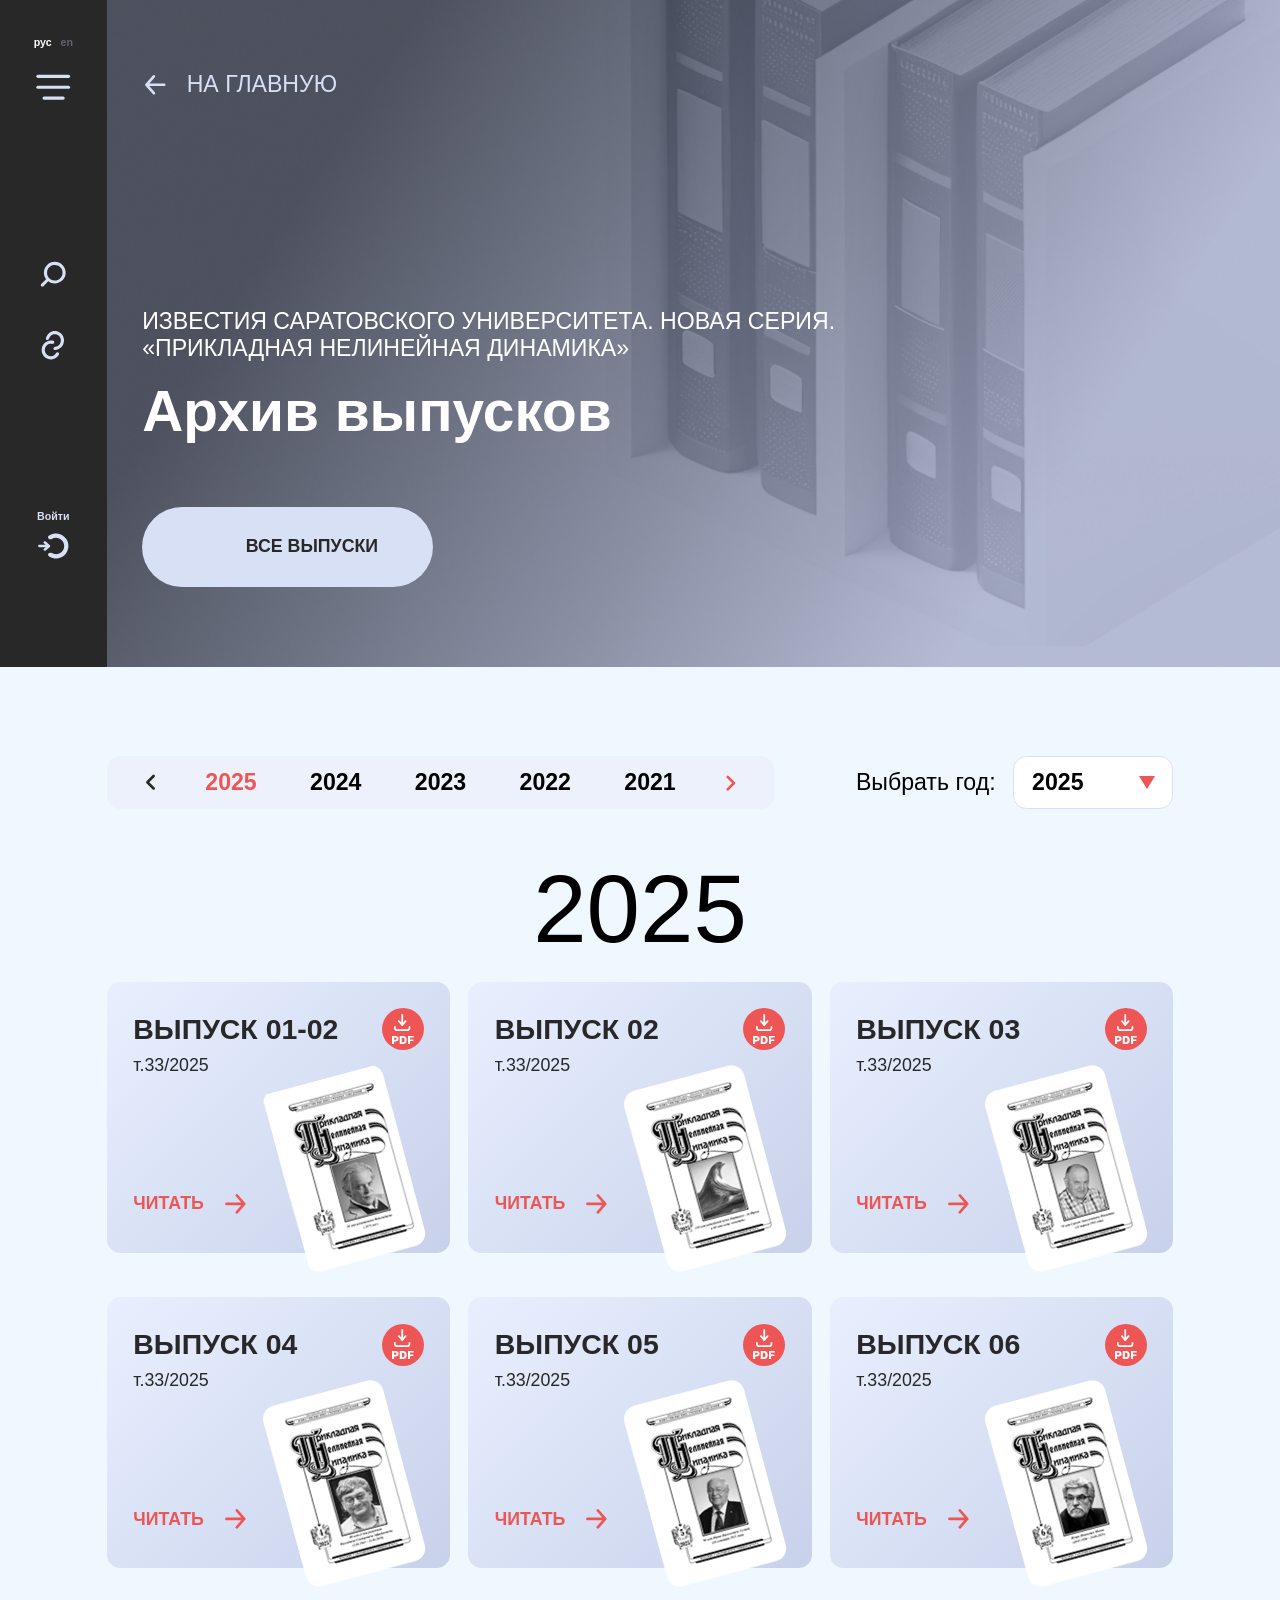
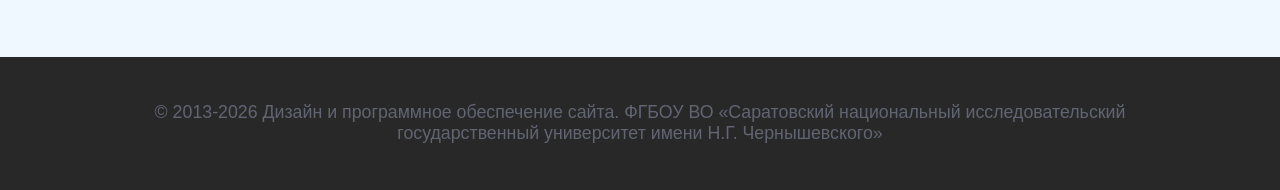
==== commit d5d7d5bf: "feat:add editors" ====
--- a/archive.html
+++ b/archive.html
@@ -200,7 +200,7 @@
     <main class="main">
         <div class="archive">
             <section class="hero">
-                <div class="container  hero__bg">
+                <div class="hero__bg">
                     <div class="hero__info">
                         <a href="./" class="hero__go-home">
                             <svg class="hero__svg">
@@ -230,23 +230,23 @@
             </section>
             <section class="content">
                 <div class="container">
-                    <div class="archive__pagination">
-                        <div class="archive__pagination-wrap">
-                            <svg class="archive__pagination-arrow">
+                    <div class="pagination">
+                        <div class="pagination-wrap">
+                            <svg class="pagination-arrow">
                                 <use href="./assets/icons/archive/sprite.svg#pagination-arrow--left"></use>
                             </svg>
-                            <ul class="archive__pagination-list">
-                                <li class="archive__pagination-item active">2025</li>
-                                <li class="archive__pagination-item">2024</li>
-                                <li class="archive__pagination-item">2023</li>
-                                <li class="archive__pagination-item">2022</li>
-                                <li class="archive__pagination-item">2021</li>
+                            <ul class="pagination-list">
+                                <li class="pagination-item active">2025</li>
+                                <li class="pagination-item">2024</li>
+                                <li class="pagination-item">2023</li>
+                                <li class="pagination-item">2022</li>
+                                <li class="pagination-item">2021</li>
                             </ul>
-                            <svg class="archive__pagination-arrow active">
+                            <svg class="pagination-arrow active">
                                 <use href="./assets/icons/archive/sprite.svg#pagination-arrow--right"></use>
                             </svg>
                         </div>
-                        <div class="archive__pagination-selector">
+                        <div class="pagination-selector">
                             <div class="selector__label">Выбрать год:</div>
                             <div class="selector-wrap">
                                 <div class="selector__box">
@@ -316,19 +316,17 @@
                             </div>
                         </div>
                     </div>
-                    <div class="archive__year">2025</div>
+                    <div class="title--big">2025</div>
                     <div class="cards">
-                        <div class="card" data-bg-icon="icon-1.png">
-                            <a href="/" class="card__link">
+                        <div class="card-wrap">
+                            <a href="/" class="card" data-bg-icon="icon-1.png">
                                 <div class="card__header">
-                                    <div class="card__header-wrap">
-                                        <p class="card__header-title">выпуск 01-02</p>
-                                        <p class="card__header-subtitle">т.33/2025</p>
-                                    </div>
+                                    <div class="title">выпуск 01-02</div>
+                                    <div class="subtitle">т.33/2025</div>
                                 </div>
                                 <div class="card__footer">
-                                    <p class="card__footer-text">читать</p>
-                                    <svg class="card__svg">
+                                    <div class="card__footer-text">читать</div>
+                                    <svg class="card__svg card__footer-svg">
                                         <use href="./assets/icons/archive/sprite.svg#right-arrow"></use>
                                     </svg>
                                 </div>
@@ -347,17 +345,15 @@
                                 </div>
                             </a>
                         </div>
-                        <div class="card" data-bg-icon="icon-2.png">
-                            <a href="/" class="card__link">
+                        <div class="card-wrap">
+                            <a href="/" class="card" data-bg-icon="icon-2.png">
                                 <div class="card__header">
-                                    <div class="card__header-wrap">
-                                        <p class="card__header-title">выпуск 02</p>
-                                        <p class="card__header-subtitle">т.33/2025</p>
-                                    </div>
+                                    <div class="title">выпуск 02</div>
+                                    <div class="subtitle">т.33/2025</div>
                                 </div>
                                 <div class="card__footer">
-                                    <p class="card__footer-text">читать</p>
-                                    <svg class="card__svg">
+                                    <div class="card__footer-text">читать</div>
+                                    <svg class="card__svg card__footer-svg">
                                         <use href="./assets/icons/archive/sprite.svg#right-arrow"></use>
                                     </svg>
                                 </div>
@@ -376,17 +372,15 @@
                                 </div>
                             </a>
                         </div>
-                        <div class="card" data-bg-icon="icon-3.png">
-                            <a href="/" class="card__link">
+                        <div class="card-wrap">
+                            <a href="/" class="card" data-bg-icon="icon-3.png">
                                 <div class="card__header">
-                                    <div class="card__header-wrap">
-                                        <p class="card__header-title">выпуск 03</p>
-                                        <p class="card__header-subtitle">т.33/2025</p>
-                                    </div>
+                                    <div class="title">выпуск 03</div>
+                                    <div class="subtitle">т.33/2025</div>
                                 </div>
                                 <div class="card__footer">
-                                    <p class="card__footer-text">читать</p>
-                                    <svg class="card__svg">
+                                    <div class="card__footer-text">читать</div>
+                                    <svg class="card__svg card__footer-svg">
                                         <use href="./assets/icons/archive/sprite.svg#right-arrow"></use>
                                     </svg>
                                 </div>
@@ -405,17 +399,15 @@
                                 </div>
                             </a>
                         </div>
-                        <div class="card" data-bg-icon="icon-4.png">
-                            <a href="/" class="card__link">
+                        <div class="card-wrap">
+                            <a href="/" class="card" data-bg-icon="icon-4.png">
                                 <div class="card__header">
-                                    <div class="card__header-wrap">
-                                        <p class="card__header-title">выпуск 04</p>
-                                        <p class="card__header-subtitle">т.33/2025</p>
-                                    </div>
+                                    <div class="title">выпуск 04</div>
+                                    <div class="subtitle">т.33/2025</div>
                                 </div>
                                 <div class="card__footer">
-                                    <p class="card__footer-text">читать</p>
-                                    <svg class="card__svg">
+                                    <div class="card__footer-text">читать</div>
+                                    <svg class="card__svg card__footer-svg">
                                         <use href="./assets/icons/archive/sprite.svg#right-arrow"></use>
                                     </svg>
                                 </div>
@@ -434,17 +426,15 @@
                                 </div>
                             </a>
                         </div>
-                        <div class="card" data-bg-icon="icon-5.png">
-                            <a href="/" class="card__link">
+                        <div class="card-wrap">
+                            <a href="/" class="card" data-bg-icon="icon-5.png">
                                 <div class="card__header">
-                                    <div class="card__header-wrap">
-                                        <p class="card__header-title">выпуск 05</p>
-                                        <p class="card__header-subtitle">т.33/2025</p>
-                                    </div>
+                                    <div class="title">выпуск 05</div>
+                                    <div class="subtitle">т.33/2025</div>
                                 </div>
                                 <div class="card__footer">
-                                    <p class="card__footer-text">читать</p>
-                                    <svg class="card__svg">
+                                    <div class="card__footer-text">читать</div>
+                                    <svg class="card__svg card__footer-svg">
                                         <use href="./assets/icons/archive/sprite.svg#right-arrow"></use>
                                     </svg>
                                 </div>
@@ -463,17 +453,15 @@
                                 </div>
                             </a>
                         </div>
-                        <div class="card" data-bg-icon="icon-6.png">
-                            <a href="/" class="card__link">
+                        <div class="card-wrap">
+                            <a href="/" class="card" data-bg-icon="icon-6.png">
                                 <div class="card__header">
-                                    <div class="card__header-wrap">
-                                        <p class="card__header-title">выпуск 06</p>
-                                        <p class="card__header-subtitle">т.33/2025</p>
-                                    </div>
+                                    <div class="title">выпуск 06</div>
+                                    <div class="subtitle">т.33/2025</div>
                                 </div>
                                 <div class="card__footer">
-                                    <p class="card__footer-text">читать</p>
-                                    <svg class="card__svg">
+                                    <div class="card__footer-text">читать</div>
+                                    <svg class="card__svg card__footer-svg">
                                         <use href="./assets/icons/archive/sprite.svg#right-arrow"></use>
                                     </svg>
                                 </div>
--- a/sass/style.css
+++ b/sass/style.css
@@ -241,54 +241,6 @@
   overflow: hidden;
 }
 
-.btn {
-  -webkit-tap-highlight-color: transparent;
-  outline: none;
-  cursor: pointer;
-  display: flex;
-  align-items: center;
-  justify-content: center;
-  border-radius: 10rem;
-  transition: all 0.3s ease;
-}
-.btn--highlight {
-  text-decoration: underline;
-  text-decoration-style: dashed;
-}
-.btn--main {
-  background-color: #ee5656;
-  color: #FFF;
-}
-.btn--main .svg {
-  stroke: #FFF;
-}
-@media (hover: hover) {
-  .btn--main:hover {
-    background-color: #fd5f5f;
-  }
-}
-.btn--gray {
-  background-color: #d8e0f5;
-  color: #282828;
-}
-.btn--gray .svg {
-  stroke: #282828;
-}
-@media (hover: hover) {
-  .btn--gray:hover {
-    background-color: #e2eaff;
-  }
-}
-.btn--dark-gray {
-  background-color: #3c3d41;
-  color: #FFF;
-}
-@media (hover: hover) {
-  .btn--dark-gray:hover {
-    background-color: #484b53;
-  }
-}
-
 @media (max-width: 48em) {
   html {
     font-size: 2.00833333vw;
@@ -328,7 +280,7 @@
   height: 75rem;
   top: 0;
   background-color: #282828;
-  transition: transform 0.5s ease-in-out;
+  transition: transform 0.5s ease-in-out, left 0.5s ease-in-out;
 }
 .header__content-feed {
   z-index: 1;
@@ -706,17 +658,18 @@
   padding: 0;
 }
 .footer__info {
-  padding: 5.5rem 30rem;
+  padding: 5.1rem 12rem;
   text-align: center;
   font-weight: 500;
-  font-size: 1.6rem;
+  font-size: 2rem;
 }
 .footer__text {
   color: #616571;
 }
 @media (max-width: 48em) {
   .footer__info {
-    padding: 3.5rem 1.5rem;
+    padding: 3.7rem 1.5rem;
+    font-size: 1.6rem;
   }
 }
 
@@ -729,6 +682,24 @@
   flex-direction: column;
   justify-content: space-between;
   border-radius: 1.5rem;
+}
+.card__content {
+  display: flex;
+  flex-direction: column;
+}
+.card-wrap {
+  display: flex;
+  flex-direction: column;
+  gap: 3rem;
+}
+.card__picture {
+  display: block;
+}
+.card__location {
+  display: flex;
+}
+.card ol .card__list-item {
+  display: list-item;
 }
 .card__header {
   font-weight: 700;
@@ -750,24 +721,8 @@
 .card__footer {
   display: flex;
 }
-.card__text {
-  font-weight: 400;
-  font-size: 2.6rem;
-}
-.card__text--bold {
-  font-weight: 700;
-}
 .card__info {
   display: flex;
-}
-.card__link {
-  font-weight: 400;
-  text-decoration: underline;
-  color: #ee5656;
-  font-size: 2.6rem;
-}
-.card__link--bold {
-  font-weight: 700;
 }
 .card__btns {
   display: flex;
@@ -811,6 +766,44 @@
   .card__link {
     font-size: 2rem;
   }
+}
+
+.pagination {
+  width: 100%;
+  display: flex;
+  justify-content: space-between;
+  padding-bottom: 5rem;
+}
+.pagination-selector {
+  display: flex;
+  align-items: center;
+}
+.pagination-wrap {
+  padding: 0 3.7rem;
+  border-radius: 1.5rem;
+  background-color: #ecf1fb;
+  display: flex;
+  gap: 5rem;
+  align-items: center;
+}
+.pagination-list {
+  display: flex;
+  gap: 6rem;
+}
+.pagination-item {
+  font-weight: 700;
+  font-size: 2.6rem;
+}
+.pagination-item.active {
+  color: #ee5656;
+}
+.pagination-arrow {
+  width: 2.4rem;
+  height: 2.4rem;
+  stroke: #282828;
+}
+.pagination-arrow.active {
+  stroke: #ee5656;
 }
 
 .selector__label {
@@ -929,6 +922,258 @@
   }
 }
 
+.viewing {
+  width: 25rem;
+  padding: 7rem 0 0 4rem;
+}
+.viewing-wrap {
+  display: flex;
+  justify-content: space-between;
+  padding-bottom: 1rem;
+}
+.viewing__text {
+  font-weight: 400;
+  font-size: 2rem;
+}
+.viewing__number {
+  font-weight: 700;
+  font-size: 2rem;
+}
+.viewing__line {
+  width: 100%;
+  height: 0.3rem;
+  background: linear-gradient(to right, #ee5656 0%, #ee5656 var(--progress), #d8e0f5 var(--progress), #d8e0f5 100%);
+  border-radius: 10rem;
+  transition: background 0.1s linear;
+}
+@media (max-width: 48em) {
+  .viewing {
+    padding: 3rem 0 0 1.5rem;
+  }
+}
+
+.accordion__list {
+  display: flex;
+  flex-direction: column;
+}
+.accordion__list-item {
+  padding-left: 3.5rem;
+  position: relative;
+  display: flex;
+  flex-direction: column;
+}
+.accordion__list-item::before, .accordion__list-item::after {
+  content: "";
+  position: absolute;
+  left: 0;
+  top: 1.2rem;
+  width: 1.6rem;
+  height: 0.3rem;
+  background-color: #ee5656;
+  border-radius: 0.3rem;
+  transition: transform 0.4s ease;
+}
+.accordion__list-item::after {
+  transform: rotate(90deg);
+}
+.accordion__list-item:has(.accordion-dropdown.open)::before {
+  transform: rotate(45deg);
+}
+.accordion__list-item:has(.accordion-dropdown.open)::after {
+  transform: rotate(135deg);
+}
+.accordion__trigger {
+  cursor: pointer;
+  font-weight: 600;
+  font-size: 2.6rem;
+}
+.accordion-dropdown {
+  opacity: 0;
+  max-height: 0;
+  overflow: hidden;
+  transition: opacity 0.5s ease-in-out, max-height 0.4s ease-out, padding-top 0.4s ease-out;
+}
+.accordion-dropdown.open {
+  padding-top: 2rem;
+  opacity: 1;
+  transition: opacity 0.5s ease-in-out, max-height 0.4s ease-out, padding-top 0.4s ease-out;
+}
+.accordion-dropdown__list-item {
+  display: flex;
+  gap: 1rem;
+}
+
+.text {
+  font-weight: 400;
+  font-size: 2.6rem;
+  transition: color 0.5s ease;
+}
+.text--bold {
+  font-weight: 700;
+}
+.text p {
+  padding-bottom: 3rem;
+}
+@media (max-width: 48em) {
+  .text {
+    font-size: 2rem;
+  }
+}
+
+.svg {
+  width: 3.5rem;
+  height: 3.5rem;
+  flex-shrink: 0;
+  transition: fill 0.5s ease, stroke 0.5s ease;
+}
+.svg--small {
+  width: 3.3rem;
+  height: 3.3rem;
+}
+.svg--main {
+  fill: #ee5656;
+  stroke: #ee5656;
+}
+.svg--dark {
+  fill: #282828;
+  stroke: #282828;
+}
+.svg--white {
+  fill: #FFF;
+  stroke: #FFF;
+}
+
+.link {
+  font-weight: 400;
+  font-size: 2.6rem;
+  text-decoration: underline;
+  color: #ee5656;
+  -webkit-text-decoration-skip-ink: none;
+          text-decoration-skip-ink: none;
+}
+.link--bold {
+  font-weight: 700;
+}
+
+.title {
+  font-weight: 700;
+  font-size: 4rem;
+}
+.title--big {
+  font-weight: 400;
+  font-size: 96px;
+  text-align: center;
+  padding-bottom: 2rem;
+}
+@media (max-width: 48em) {
+  .title {
+    font-size: 3rem;
+  }
+}
+
+.subtitle {
+  font-weight: 700;
+  font-size: 2.6rem;
+}
+
+.list {
+  display: flex;
+  flex-direction: column;
+  gap: 1rem;
+}
+.list-item {
+  display: flex;
+  align-items: center;
+}
+.list-item--point {
+  padding-left: 5.5rem;
+  position: relative;
+}
+.list-item--point::before {
+  content: "";
+  left: 2.3rem;
+  position: absolute;
+  width: 1rem;
+  height: 1rem;
+  border-radius: 100%;
+  background-color: #ee5656;
+}
+
+.circle-picture {
+  border-radius: 50%;
+  display: block;
+  overflow: hidden;
+  width: 17rem;
+  height: 17rem;
+}
+.circle-picture--small {
+  width: 11rem;
+  height: 11rem;
+}
+@media (max-width: 48em) {
+  .circle-picture {
+    width: 12rem;
+    height: 12rem;
+  }
+}
+
+.sources-list {
+  font-weight: 400;
+  font-size: 2.6rem;
+  display: flex;
+  flex-direction: column;
+  gap: 1rem;
+}
+
+.line--thin {
+  width: 100%;
+  height: 0;
+  border: 0.1rem solid #d8e0f5;
+  margin: 2rem 0 2rem;
+}
+
+.btn {
+  -webkit-tap-highlight-color: transparent;
+  outline: none;
+  cursor: pointer;
+  display: flex;
+  align-items: center;
+  justify-content: center;
+  border-radius: 10rem;
+  transition: all 0.3s ease;
+}
+.btn--highlight {
+  text-decoration: underline;
+  text-decoration-style: dashed;
+}
+.btn--main {
+  background-color: #ee5656;
+  color: #FFF;
+}
+@media (hover: hover) {
+  .btn--main:hover {
+    background-color: #fd5f5f;
+  }
+}
+.btn--gray {
+  background-color: #d8e0f5;
+  color: #282828;
+}
+@media (hover: hover) {
+  .btn--gray:hover {
+    background-color: #e2eaff;
+  }
+}
+.btn--dark-gray {
+  background-color: #3c3d41;
+  color: #FFF;
+}
+@media (hover: hover) {
+  .btn--dark-gray:hover {
+    background-color: #484b53;
+  }
+}
+
 .hero__bg {
   height: 75rem;
   background-image: url("../assets/img/header.png");
@@ -985,7 +1230,7 @@
   justify-content: space-between;
 }
 .hero__info-title {
-  padding-bottom: 6rem;
+  padding-bottom: 7rem;
 }
 .hero__info-title h1 {
   font-weight: 700;
@@ -993,7 +1238,7 @@
   color: #FFF;
 }
 .hero__info-subtitle {
-  padding-bottom: 1rem;
+  padding-bottom: 2rem;
 }
 .hero__info-subtitle h2 {
   color: #FFF;
@@ -1096,63 +1341,32 @@
   }
 }
 
-.archive__year {
-  font-weight: 400;
-  font-size: 96px;
-  text-align: center;
-  padding-bottom: 2rem;
-}
-.archive__pagination {
-  width: 100%;
-  display: flex;
-  justify-content: space-between;
-  padding-bottom: 5rem;
-}
-.archive__pagination-selector {
-  display: flex;
-  align-items: center;
-}
-.archive__pagination-wrap {
-  padding: 0 3.7rem;
-  border-radius: 1.5rem;
-  background-color: #ecf1fb;
-  display: flex;
-  gap: 5rem;
-  align-items: center;
-}
-.archive__pagination-list {
-  display: flex;
-  gap: 6rem;
-}
-.archive__pagination-item {
-  font-weight: 700;
-  font-size: 2.6rem;
-}
-.archive__pagination-item.active {
-  color: #ee5656;
-}
-.archive__pagination-arrow {
-  width: 2.4rem;
-  height: 2.4rem;
-  stroke: #282828;
-}
-.archive__pagination-arrow.active {
-  stroke: #ee5656;
-}
-.archive .hero .container {
+.archive .hero__bg {
   background-image: url("../assets/img/background/archive__background.png");
-  padding: 0;
-  width: 100%;
+}
+.archive .title {
+  font-size: 3.2rem;
+  text-transform: uppercase;
+  transition: color 0.3s ease-in-out;
+}
+.archive .subtitle {
+  font-weight: 500;
+  font-size: 2rem;
+  transition: color 0.3s ease-in-out;
 }
 .archive .cards {
   grid-template-columns: repeat(3, 1fr);
   gap: 5rem 2rem;
 }
 .archive .card {
-  height: 30rem;
   background: linear-gradient(135deg, #e8f0ff 0%, #c8d1ea 100%);
   position: relative;
   transition: background 0.3s ease-in-out;
+  height: 23rem;
+  padding: 3.5rem 3rem 4rem;
+}
+.archive .card-wrap {
+  position: relative;
 }
 .archive .card::before {
   content: "";
@@ -1193,13 +1407,8 @@
 }
 .archive .card__header {
   display: flex;
-  justify-content: space-between;
-}
-.archive .card__header-title {
-  transition: color 0.3s ease-in-out;
-}
-.archive .card__header-subtitle {
-  transition: color 0.3s ease-in-out;
+  flex-direction: column;
+  gap: 1rem;
 }
 .archive .card__footer {
   gap: 2rem;
@@ -1211,6 +1420,9 @@
   color: #ee5656;
   text-transform: uppercase;
   transition: color 0.3s ease-in-out;
+}
+.archive .card__footer-svg {
+  transition: stroke 0.3s ease-in-out;
 }
 .archive .card__download {
   z-index: 2;
@@ -1250,45 +1462,37 @@
   fill: #FFF;
   transition: fill 0.3s ease-in-out;
 }
-.archive .card__link {
-  display: flex;
-  flex-direction: column;
-  justify-content: space-between;
-  height: 23rem;
-  padding: 3.5rem 3rem 4rem;
-  text-decoration: none;
-}
 @media (hover: hover) {
-  .archive .card:hover {
+  .archive .card-wrap:hover .card {
     background: #ee5656;
   }
-  .archive .card:hover::before {
+  .archive .card-wrap:hover .card::before {
     transform: rotate(15deg);
   }
-  .archive .card:hover .card__footer-text,
-  .archive .card:hover .card__header-title,
-  .archive .card:hover .card__header-subtitle {
+  .archive .card-wrap:hover .card__footer-text,
+  .archive .card-wrap:hover .title,
+  .archive .card-wrap:hover .subtitle {
     color: #FFF;
   }
-  .archive .card:hover .card__footer-svg {
+  .archive .card-wrap:hover .card__footer-svg {
     stroke: #FFF;
   }
-  .archive .card:hover .card__download-svg {
+  .archive .card-wrap:hover .card__download-svg {
     background-color: #FFF;
   }
-  .archive .card:hover .card__download-svg--line {
+  .archive .card-wrap:hover .card__download-svg--line {
     stroke: #ee5656;
   }
-  .archive .card:hover .card__download-svg--arrow {
+  .archive .card-wrap:hover .card__download-svg--arrow {
     stroke: #ee5656;
   }
-  .archive .card:hover .card__download-svg--pdf {
+  .archive .card-wrap:hover .card__download-svg--pdf {
     fill: #ee5656;
   }
-  .archive .card__download:hover {
+  .archive .card-wrap__download:hover {
     transform: scale(1.2);
   }
-  .archive .card__download:hover .card__download-svg--arrow {
+  .archive .card-wrap__download:hover .card__download-svg--arrow {
     animation: bounceArrow 1s ease infinite;
   }
 }
@@ -1333,9 +1537,6 @@
     transform: translateY(-0.3rem);
   }
 }
-.primary {
-  background-color: aliceblue;
-}
 .primary .cards {
   grid-template-columns: repeat(4, 1fr);
   gap: 2rem;
@@ -1346,7 +1547,8 @@
   }
 }
 .primary .card {
-  height: 24rem;
+  padding: 3rem;
+  height: 18rem;
   position: relative;
   background-image: linear-gradient(135deg, #e8f0ff 0%, #c8d1ea 100%);
   transition: background 0.5s ease;
@@ -1382,40 +1584,25 @@
 .primary .card[data-bg-icon="icon-6.png"]::before {
   background-image: url("../assets/icons/background-card/icon-6.png");
 }
-.primary .card__text {
-  padding: 3rem;
-  transition: color 0.5s ease;
-}
-.primary .card__svg {
-  padding: 3rem 0 0 3rem;
-  transition: stroke 0.5s ease, fill 0.5s ease;
-}
 @media (hover: hover) {
   .primary .card:hover {
     background: #ee5656;
   }
-  .primary .card:hover .card__svg {
+  .primary .card:hover .svg {
     stroke: #FFF;
     fill: #FFF;
   }
   .primary .card:hover::before {
     mix-blend-mode: overlay;
   }
-  .primary .card:hover .card__text {
+  .primary .card:hover .text {
     color: #FFF;
   }
 }
 @media (max-width: 48em) {
   .primary .card {
-    width: 21.5rem;
-    height: 21.5rem;
-  }
-  .primary .card__text {
-    font-size: 2rem;
-    padding: 1.5rem;
-  }
-  .primary .card__svg {
-    padding: 1.5rem 0 0 1.5rem;
+    padding: 1.8rem 1.5rem;
+    height: 17.9rem;
   }
 }
 
@@ -1423,20 +1610,10 @@
   background-image: url("../assets/img/article__background.png");
 }
 .article .hero__info-title h1 {
-  color: #FFF;
-  font-weight: 700;
   font-size: 4rem;
 }
-.article .hero__info-subtitle {
-  padding-bottom: 2rem;
-}
-.article .hero__info-subtitle h2 {
-  color: #FFF;
-  font-weight: 400;
-  font-size: 2.6rem;
-}
 .article .cards {
-  padding: 8rem 0 10rem 0;
+  padding: 8rem 0 0 0;
   display: flex;
   flex-direction: column;
   gap: 5rem;
@@ -1477,9 +1654,6 @@
   border-radius: 50%;
   overflow: hidden;
 }
-.article .card__text p {
-  padding-bottom: 3rem;
-}
 .article .card__info {
   gap: 1rem;
   flex-direction: column;
@@ -1488,4 +1662,133 @@
   .article .card {
     padding: 4rem 1.5rem 5rem;
   }
+}
+
+.thematics .hero__bg {
+  background-image: url("../assets/img/background/thematics__background.png");
+}
+.thematics .card {
+  background-color: #FFF;
+  padding: 5rem 4rem 3rem 4rem;
+  gap: 3rem;
+}
+.thematics .card__text {
+  padding-bottom: 3rem;
+}
+.thematics .card__list {
+  padding-bottom: 3rem;
+  gap: 1rem;
+}
+.thematics .card__list--ol {
+  list-style: none;
+  counter-reset: ol-counter;
+}
+.thematics .card__list--ol .card__list-item {
+  counter-increment: ol-counter;
+}
+.thematics .card__list--ol .card__list-item::before {
+  content: counter(ol-counter, decimal-leading-zero) ".";
+  position: absolute;
+  left: 0;
+  font-weight: 500;
+  font-size: 2.6rem;
+}
+.thematics .card__list-item {
+  position: relative;
+  align-items: center;
+  padding-left: 5.5rem;
+}
+.thematics .card__list-item .card__text {
+  padding-bottom: 0;
+}
+@media (max-width: 48em) {
+  .thematics .card {
+    padding: 4rem 1.5rem 5rem;
+  }
+  .thematics .card__header-title {
+    font-size: 3rem;
+  }
+  .thematics .card__header-subtitle {
+    font-size: 2rem;
+  }
+  .thematics .card__list--ol .card__list-item::before {
+    font-size: 2rem;
+  }
+}
+
+.editors .hero__bg {
+  background-image: url("../assets/img/background/editors__background.png");
+}
+.editors .accordion {
+  padding-top: 2rem;
+}
+@media (max-width: 48em) {
+  .editors .accordion {
+    padding-top: 3rem;
+  }
+}
+.editors .circle-picture {
+  position: absolute;
+  left: 17rem;
+}
+@media (max-width: 48em) {
+  .editors .circle-picture {
+    position: relative;
+    left: 0;
+  }
+}
+.editors .card {
+  padding: 5rem 4rem 6rem 25rem;
+  background-color: #FFF;
+  gap: 1rem;
+}
+.editors .card__header {
+  display: flex;
+}
+.editors .card-wrap {
+  padding-bottom: 8rem;
+}
+.editors .card-wrap:last-child {
+  padding-bottom: 0;
+}
+.editors .card__location {
+  gap: 1rem;
+  font-weight: 600;
+  font-size: 2rem;
+  padding-bottom: 2rem;
+}
+.editors .card__svg {
+  width: 1.5rem;
+  height: 2rem;
+}
+.editors .card__link--bold {
+  font-size: 4rem;
+}
+.editors .card__content {
+  gap: 1rem;
+}
+@media (max-width: 48em) {
+  .editors .card {
+    padding: 4rem 1.5rem 5rem;
+    flex-direction: column;
+    gap: 2rem;
+  }
+  .editors .card__header {
+    gap: 2rem;
+    flex-direction: row;
+  }
+}
+@media (hover: hover) {
+  .editors .hero__info-button .btn:hover .svg {
+    animation: bounceArrow 1s ease infinite;
+  }
+}
+
+@keyframes bounceArrow {
+  0%, 100% {
+    transform: translateY(0);
+  }
+  50% {
+    transform: translateY(-0.5rem);
+  }
 }/*# sourceMappingURL=style.css.map */
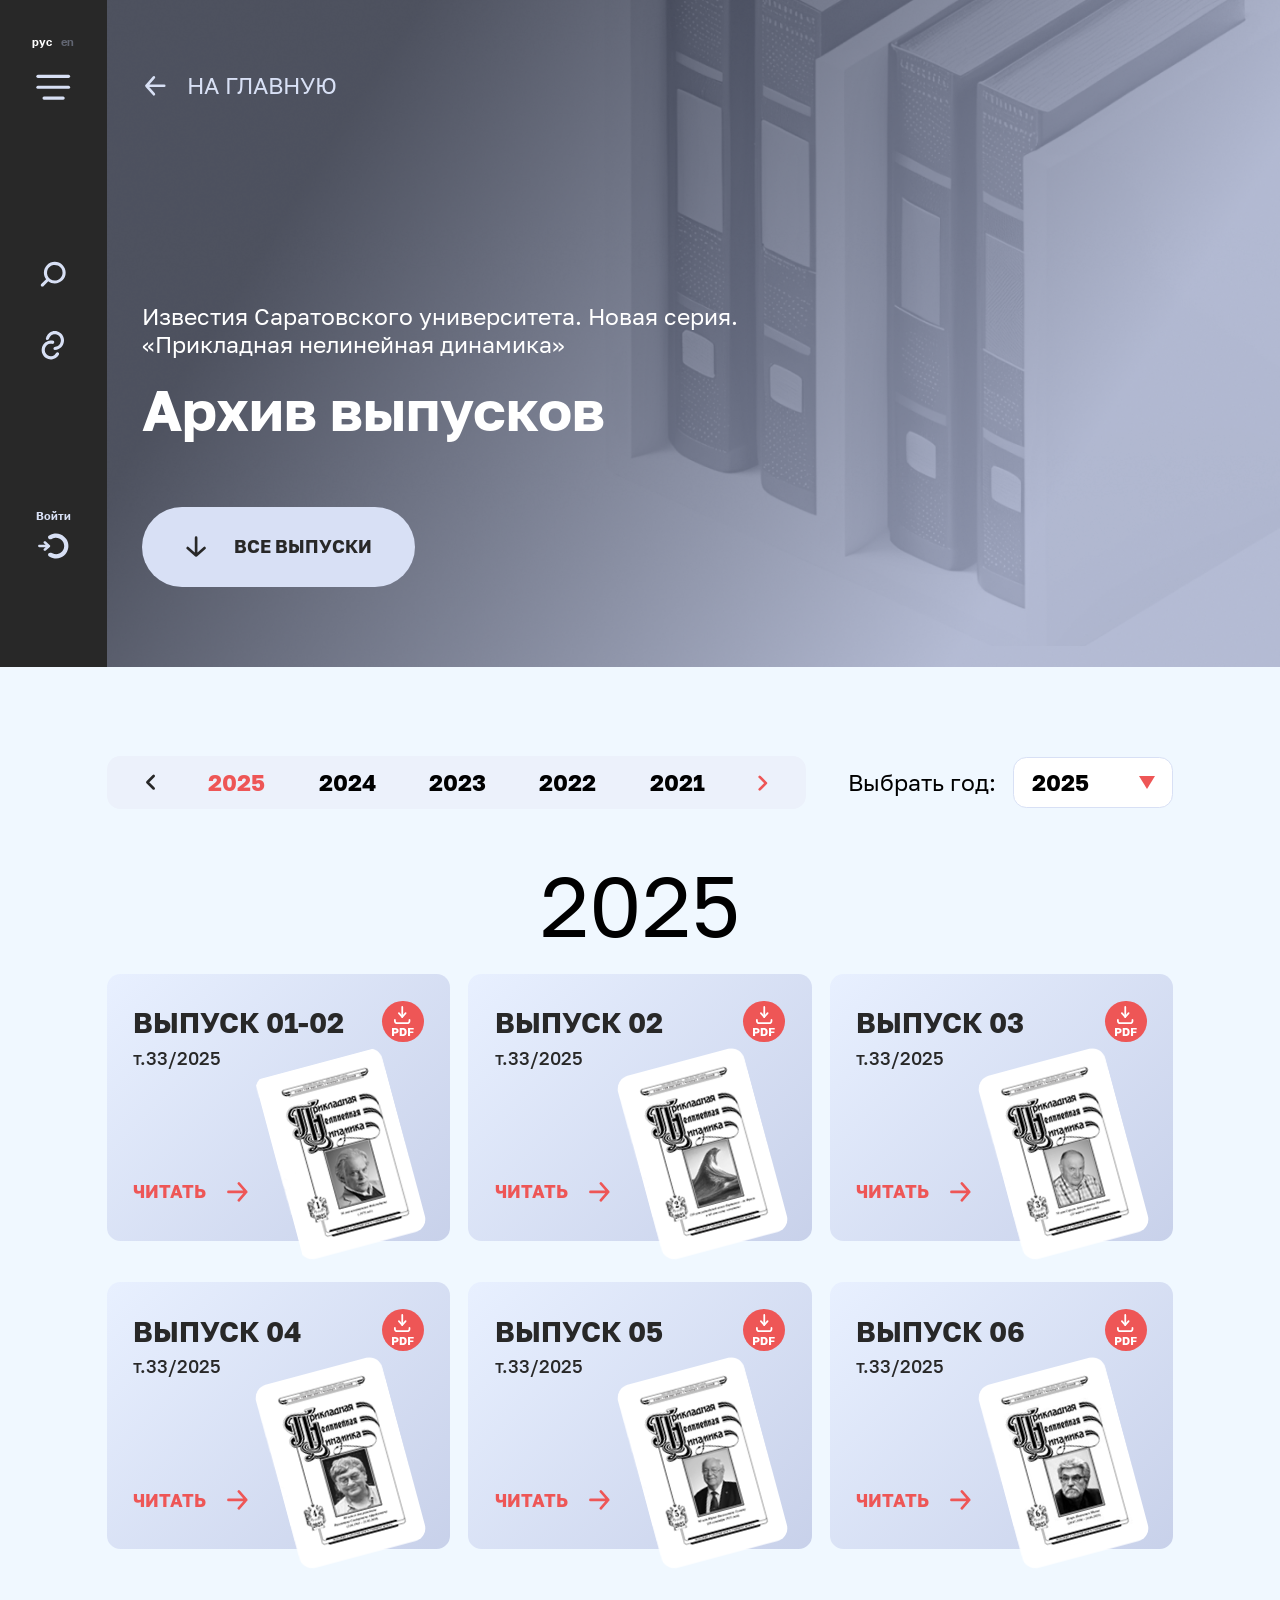
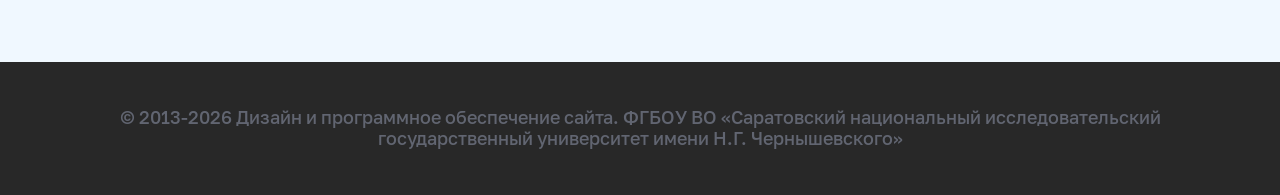
==== commit 5c7fcdfb: "fix archive for perfect pixel" ====
--- a/archive.html
+++ b/archive.html
@@ -218,7 +218,7 @@
                             </div>
                             <div class="hero__info-button">
                                 <div class="btn btn--gray hero__info-button--small">
-                                    <svg class="svg hero__svg">
+                                    <svg class="svg svg--dark">
                                         <use href="./assets/icons/archive/sprite.svg#hero-arrow"></use>
                                     </svg>
                                     <span>все выпуски</span>
@@ -318,163 +318,163 @@
                     </div>
                     <div class="title--big">2025</div>
                     <div class="cards">
-                        <div class="card-wrap">
-                            <a href="/" class="card" data-bg-icon="icon-1.png">
+                        <div class="card" data-bg-icon="icon-1.png">
+                            <a href="/" class="card__content">
                                 <div class="card__header">
                                     <div class="title">выпуск 01-02</div>
                                     <div class="subtitle">т.33/2025</div>
                                 </div>
                                 <div class="card__footer">
-                                    <div class="card__footer-text">читать</div>
-                                    <svg class="card__svg card__footer-svg">
+                                    <div class="text">читать</div>
+                                    <svg class="svg svg--main svg--small">
                                         <use href="./assets/icons/archive/sprite.svg#right-arrow"></use>
                                     </svg>
                                 </div>
                             </a>
-                            <a href="/" class="card__download">
-                                <div class="card__download-svg">
-                                    <svg class="card__download-svg--arrow">
+                            <a href="/" class="download-svg__wrap">
+                                <div class="download-svg">
+                                    <svg class="download-svg--arrow">
                                         <use href="./assets/icons/archive/sprite.svg#download-arrow"></use>
                                     </svg>
-                                    <svg class="card__download-svg--line">
+                                    <svg class="download-svg--line">
                                         <use href="./assets/icons/archive/sprite.svg#download-line"></use>
                                     </svg>
-                                    <svg class="card__download-svg--pdf">
+                                    <svg class="download-svg--pdf">
                                         <use href="./assets/icons/archive/sprite.svg#download-pdf"></use>
                                     </svg>
                                 </div>
                             </a>
                         </div>
-                        <div class="card-wrap">
-                            <a href="/" class="card" data-bg-icon="icon-2.png">
+                        <div class="card" data-bg-icon="icon-2.png">
+                            <a href="/" class="card__content">
                                 <div class="card__header">
                                     <div class="title">выпуск 02</div>
                                     <div class="subtitle">т.33/2025</div>
                                 </div>
                                 <div class="card__footer">
-                                    <div class="card__footer-text">читать</div>
-                                    <svg class="card__svg card__footer-svg">
+                                    <div class="text">читать</div>
+                                    <svg class="svg svg--main svg--small">
                                         <use href="./assets/icons/archive/sprite.svg#right-arrow"></use>
                                     </svg>
                                 </div>
                             </a>
-                            <a href="/" class="card__download">
-                                <div class="card__download-svg">
-                                    <svg class="card__download-svg--arrow">
+                            <a href="/" class="download-svg__wrap">
+                                <div class="download-svg">
+                                    <svg class="download-svg--arrow">
                                         <use href="./assets/icons/archive/sprite.svg#download-arrow"></use>
                                     </svg>
-                                    <svg class="card__download-svg--line">
+                                    <svg class="download-svg--line">
                                         <use href="./assets/icons/archive/sprite.svg#download-line"></use>
                                     </svg>
-                                    <svg class="card__download-svg--pdf">
+                                    <svg class="download-svg--pdf">
                                         <use href="./assets/icons/archive/sprite.svg#download-pdf"></use>
                                     </svg>
                                 </div>
                             </a>
                         </div>
-                        <div class="card-wrap">
-                            <a href="/" class="card" data-bg-icon="icon-3.png">
+                        <div class="card" data-bg-icon="icon-3.png">
+                            <a href="/" class="card__content">
                                 <div class="card__header">
                                     <div class="title">выпуск 03</div>
                                     <div class="subtitle">т.33/2025</div>
                                 </div>
                                 <div class="card__footer">
-                                    <div class="card__footer-text">читать</div>
-                                    <svg class="card__svg card__footer-svg">
+                                    <div class="text">читать</div>
+                                    <svg class="svg svg--main svg--small">
                                         <use href="./assets/icons/archive/sprite.svg#right-arrow"></use>
                                     </svg>
                                 </div>
                             </a>
-                            <a href="/" class="card__download">
-                                <div class="card__download-svg">
-                                    <svg class="card__download-svg--arrow">
+                            <a href="/" class="download-svg__wrap">
+                                <div class="download-svg">
+                                    <svg class="download-svg--arrow">
                                         <use href="./assets/icons/archive/sprite.svg#download-arrow"></use>
                                     </svg>
-                                    <svg class="card__download-svg--line">
+                                    <svg class="download-svg--line">
                                         <use href="./assets/icons/archive/sprite.svg#download-line"></use>
                                     </svg>
-                                    <svg class="card__download-svg--pdf">
+                                    <svg class="download-svg--pdf">
                                         <use href="./assets/icons/archive/sprite.svg#download-pdf"></use>
                                     </svg>
                                 </div>
                             </a>
                         </div>
-                        <div class="card-wrap">
-                            <a href="/" class="card" data-bg-icon="icon-4.png">
+                        <div class="card" data-bg-icon="icon-4.png">
+                            <a href="/" class="card__content">
                                 <div class="card__header">
                                     <div class="title">выпуск 04</div>
                                     <div class="subtitle">т.33/2025</div>
                                 </div>
                                 <div class="card__footer">
-                                    <div class="card__footer-text">читать</div>
-                                    <svg class="card__svg card__footer-svg">
+                                    <div class="text">читать</div>
+                                    <svg class="svg svg--main svg--small">
                                         <use href="./assets/icons/archive/sprite.svg#right-arrow"></use>
                                     </svg>
                                 </div>
                             </a>
-                            <a href="/" class="card__download">
-                                <div class="card__download-svg">
-                                    <svg class="card__download-svg--arrow">
+                            <a href="/" class="download-svg__wrap">
+                                <div class="download-svg">
+                                    <svg class="download-svg--arrow">
                                         <use href="./assets/icons/archive/sprite.svg#download-arrow"></use>
                                     </svg>
-                                    <svg class="card__download-svg--line">
+                                    <svg class="download-svg--line">
                                         <use href="./assets/icons/archive/sprite.svg#download-line"></use>
                                     </svg>
-                                    <svg class="card__download-svg--pdf">
+                                    <svg class="download-svg--pdf">
                                         <use href="./assets/icons/archive/sprite.svg#download-pdf"></use>
                                     </svg>
                                 </div>
                             </a>
                         </div>
-                        <div class="card-wrap">
-                            <a href="/" class="card" data-bg-icon="icon-5.png">
+                        <div class="card" data-bg-icon="icon-5.png">
+                            <a href="/" class="card__content">
                                 <div class="card__header">
                                     <div class="title">выпуск 05</div>
                                     <div class="subtitle">т.33/2025</div>
                                 </div>
                                 <div class="card__footer">
-                                    <div class="card__footer-text">читать</div>
-                                    <svg class="card__svg card__footer-svg">
+                                    <div class="text">читать</div>
+                                    <svg class="svg svg--main svg--small">
                                         <use href="./assets/icons/archive/sprite.svg#right-arrow"></use>
                                     </svg>
                                 </div>
                             </a>
-                            <a href="/" class="card__download">
-                                <div class="card__download-svg">
-                                    <svg class="card__download-svg--arrow">
+                            <a href="/" class="download-svg__wrap">
+                                <div class="download-svg">
+                                    <svg class="download-svg--arrow">
                                         <use href="./assets/icons/archive/sprite.svg#download-arrow"></use>
                                     </svg>
-                                    <svg class="card__download-svg--line">
+                                    <svg class="download-svg--line">
                                         <use href="./assets/icons/archive/sprite.svg#download-line"></use>
                                     </svg>
-                                    <svg class="card__download-svg--pdf">
+                                    <svg class="download-svg--pdf">
                                         <use href="./assets/icons/archive/sprite.svg#download-pdf"></use>
                                     </svg>
                                 </div>
                             </a>
                         </div>
-                        <div class="card-wrap">
-                            <a href="/" class="card" data-bg-icon="icon-6.png">
+                        <div class="card" data-bg-icon="icon-6.png">
+                            <a href="/" class="card__content">
                                 <div class="card__header">
                                     <div class="title">выпуск 06</div>
                                     <div class="subtitle">т.33/2025</div>
                                 </div>
                                 <div class="card__footer">
-                                    <div class="card__footer-text">читать</div>
-                                    <svg class="card__svg card__footer-svg">
+                                    <div class="text">читать</div>
+                                    <svg class="svg svg--main svg--small">
                                         <use href="./assets/icons/archive/sprite.svg#right-arrow"></use>
                                     </svg>
                                 </div>
                             </a>
-                            <a href="/" class="card__download">
-                                <div class="card__download-svg">
-                                    <svg class="card__download-svg--arrow">
+                            <a href="/" class="download-svg__wrap">
+                                <div class="download-svg">
+                                    <svg class="download-svg--arrow">
                                         <use href="./assets/icons/archive/sprite.svg#download-arrow"></use>
                                     </svg>
-                                    <svg class="card__download-svg--line">
+                                    <svg class="download-svg--line">
                                         <use href="./assets/icons/archive/sprite.svg#download-line"></use>
                                     </svg>
-                                    <svg class="card__download-svg--pdf">
+                                    <svg class="download-svg--pdf">
                                         <use href="./assets/icons/archive/sprite.svg#download-pdf"></use>
                                     </svg>
                                 </div>
--- a/sass/style.css
+++ b/sass/style.css
@@ -1,161 +1,41 @@
 @font-face {
-  font-family: "Montserrat";
-  src: url("../assets/fonts/Montserrat-Black.ttf") format("truetype");
+  font-family: "Golos Text";
+  src: url("../assets/fonts/Golos-Text/GolosText-Medium.eot");
+  src: local("Golos Text Medium"), local("GolosText-Medium"), url("../assets/fonts/Golos-Text/GolosText-Medium.eot?#iefix") format("embedded-opentype"), url("../assets/fonts/Golos-Text/GolosText-Medium.woff2") format("woff2"), url("../assets/fonts/Golos-Text/GolosText-Medium.woff") format("woff"), url("../assets/fonts/Golos-Text/GolosText-Medium.ttf") format("truetype");
+  font-weight: 500;
+  font-style: normal;
+}
+@font-face {
+  font-family: "Golos Text";
+  src: url("../assets/fonts/Golos-Text/GolosText-Black.eot");
+  src: local("Golos Text Black"), local("GolosText-Black"), url("../assets/fonts/Golos-Text/GolosText-Black.eot?#iefix") format("embedded-opentype"), url("../assets/fonts/Golos-Text/GolosText-Black.woff2") format("woff2"), url("../assets/fonts/Golos-Text/GolosText-Black.woff") format("woff"), url("../assets/fonts/Golos-Text/GolosText-Black.ttf") format("truetype");
   font-weight: 900;
   font-style: normal;
 }
 @font-face {
-  font-family: "Montserrat";
-  src: url("../assets/fonts/Montserrat-BlackItalic.ttf") format("truetype");
-  font-weight: 900;
-  font-style: italic;
-}
-@font-face {
-  font-family: "Montserrat";
-  src: url("../assets/fonts/Montserrat-Bold.ttf") format("truetype");
-  font-weight: 700;
-  font-style: normal;
-}
-@font-face {
-  font-family: "Montserrat";
-  src: url("../assets/fonts/Montserrat-BoldItalic.ttf") format("truetype");
-  font-weight: 700;
-  font-style: italic;
-}
-@font-face {
-  font-family: "Montserrat";
-  src: url("../assets/fonts/Montserrat-ExtraBold.ttf") format("truetype");
-  font-weight: 800;
-  font-style: normal;
-}
-@font-face {
-  font-family: "Montserrat";
-  src: url("../assets/fonts/Montserrat-ExtraBoldItalic.ttf") format("truetype");
-  font-weight: 800;
-  font-style: italic;
-}
-@font-face {
-  font-family: "Montserrat";
-  src: url("../assets/fonts/Montserrat-ExtraLight.ttf") format("truetype");
-  font-weight: 200;
-  font-style: normal;
-}
-@font-face {
-  font-family: "Montserrat";
-  src: url("../assets/fonts/Montserrat-ExtraLightItalic.ttf") format("truetype");
-  font-weight: 200;
-  font-style: italic;
-}
-@font-face {
-  font-family: "Montserrat";
-  src: url("../assets/fonts/Montserrat-Italic-VariableFont_wght.ttf") format("truetype");
-  font-weight: 400;
-  font-style: italic;
-}
-@font-face {
-  font-family: "Montserrat";
-  src: url("../assets/fonts/Montserrat-Italic.ttf") format("truetype");
-  font-weight: 400;
-  font-style: italic;
-}
-@font-face {
-  font-family: "Montserrat";
-  src: url("../assets/fonts/Montserrat-Light.ttf") format("truetype");
-  font-weight: 300;
-  font-style: normal;
-}
-@font-face {
-  font-family: "Montserrat";
-  src: url("../assets/fonts/Montserrat-LightItalic.ttf") format("truetype");
-  font-weight: 300;
-  font-style: italic;
-}
-@font-face {
-  font-family: "Montserrat";
-  src: url("../assets/fonts/Montserrat-Medium.ttf") format("truetype");
-  font-weight: 500;
-  font-style: normal;
-}
-@font-face {
-  font-family: "Montserrat";
-  src: url("../assets/fonts/Montserrat-MediumItalic.ttf") format("truetype");
-  font-weight: 500;
-  font-style: italic;
-}
-@font-face {
-  font-family: "Montserrat";
-  src: url("../assets/fonts/Montserrat-Regular.ttf") format("truetype");
-  font-weight: 400;
-  font-style: normal;
-}
-@font-face {
-  font-family: "Montserrat";
-  src: url("../assets/fonts/Montserrat-SemiBold.ttf") format("truetype");
+  font-family: "Golos Text";
+  src: url("../assets/fonts/Golos-Text/GolosText-DemiBold.eot");
+  src: local("Golos Text DemiBold"), local("GolosText-DemiBold"), url("../assets/fonts/Golos-Text/GolosText-DemiBold.eot?#iefix") format("embedded-opentype"), url("../assets/fonts/Golos-Text/GolosText-DemiBold.woff2") format("woff2"), url("../assets/fonts/Golos-Text/GolosText-DemiBold.woff") format("woff"), url("../assets/fonts/Golos-Text/GolosText-DemiBold.ttf") format("truetype");
   font-weight: 600;
   font-style: normal;
 }
 @font-face {
-  font-family: "Montserrat";
-  src: url("../assets/fonts/Montserrat-SemiBoldItalic.ttf") format("truetype");
-  font-weight: 600;
-  font-style: italic;
-}
-@font-face {
-  font-family: "Montserrat";
-  src: url("../assets/fonts/Montserrat-Thin.ttf") format("truetype");
-  font-weight: 100;
-  font-style: normal;
-}
-@font-face {
-  font-family: "Montserrat";
-  src: url("../assets/fonts/Montserrat-ThinItalic.ttf") format("truetype");
-  font-weight: 100;
-  font-style: italic;
-}
-@font-face {
-  font-family: "Montserrat";
-  src: url("../assets/fonts/Montserrat-VariableFont_wght.ttf") format("truetype");
-  font-weight: 400;
+  font-family: "Golos Text";
+  src: url("../assets/fonts/Golos-Text/GolosText-Bold.eot");
+  src: local("Golos Text Bold"), local("GolosText-Bold"), url("../assets/fonts/Golos-Text/GolosText-Bold.eot?#iefix") format("embedded-opentype"), url("../assets/fonts/Golos-Text/GolosText-Bold.woff2") format("woff2"), url("../assets/fonts/Golos-Text/GolosText-Bold.woff") format("woff"), url("../assets/fonts/Golos-Text/GolosText-Bold.ttf") format("truetype");
+  font-weight: bold;
   font-style: normal;
 }
 @font-face {
   font-family: "Golos Text";
-  src: url("../fonts/Golos-Text/GolosText-Medium.eot");
-  src: local("Golos Text Medium"), local("GolosText-Medium"), url("../fonts/Golos-Text/GolosText-Medium.eot?#iefix") format("embedded-opentype"), url("../fonts/Golos-Text/GolosText-Medium.woff2") format("woff2"), url("../fonts/Golos-Text/GolosText-Medium.woff") format("woff"), url("../fonts/Golos-Text/GolosText-Medium.ttf") format("truetype");
-  font-weight: 500;
-  font-style: normal;
-}
-@font-face {
-  font-family: "Golos Text";
-  src: url("../fonts/Golos-Text/GolosText-Black.eot");
-  src: local("Golos Text Black"), local("GolosText-Black"), url("../fonts/Golos-Text/GolosText-Black.eot?#iefix") format("embedded-opentype"), url("../fonts/Golos-Text/GolosText-Black.woff2") format("woff2"), url("../fonts/Golos-Text/GolosText-Black.woff") format("woff"), url("../fonts/Golos-Text/GolosText-Black.ttf") format("truetype");
-  font-weight: 900;
-  font-style: normal;
-}
-@font-face {
-  font-family: "Golos Text";
-  src: url("../fonts/Golos-Text/GolosText-DemiBold.eot");
-  src: local("Golos Text DemiBold"), local("GolosText-DemiBold"), url("../fonts/Golos-Text/GolosText-DemiBold.eot?#iefix") format("embedded-opentype"), url("../fonts/Golos-Text/GolosText-DemiBold.woff2") format("woff2"), url("../fonts/Golos-Text/GolosText-DemiBold.woff") format("woff"), url("../fonts/Golos-Text/GolosText-DemiBold.ttf") format("truetype");
-  font-weight: 600;
-  font-style: normal;
-}
-@font-face {
-  font-family: "Golos Text";
-  src: url("../fonts/Golos-Text/GolosText-Bold.eot");
-  src: local("Golos Text Bold"), local("GolosText-Bold"), url("../fonts/Golos-Text/GolosText-Bold.eot?#iefix") format("embedded-opentype"), url("../fonts/Golos-Text/GolosText-Bold.woff2") format("woff2"), url("../fonts/Golos-Text/GolosText-Bold.woff") format("woff"), url("../fonts/Golos-Text/GolosText-Bold.ttf") format("truetype");
-  font-weight: bold;
-  font-style: normal;
-}
-@font-face {
-  font-family: "Golos Text";
-  src: url("../fonts/Golos-Text/GolosText-Regular.eot");
-  src: local("Golos Text Regular"), local("GolosText-Regular"), url("../fonts/Golos-Text/GolosText-Regular.eot?#iefix") format("embedded-opentype"), url("../fonts/Golos-Text/GolosText-Regular.woff2") format("woff2"), url("../fonts/Golos-Text/GolosText-Regular.woff") format("woff"), url("../fonts/Golos-Text/GolosText-Regular.ttf") format("truetype");
+  src: url("../assets/fonts/Golos-Text/GolosText-Regular.eot");
+  src: local("Golos Text Regular"), local("GolosText-Regular"), url("../assets/fonts/Golos-Text/GolosText-Regular.eot?#iefix") format("embedded-opentype"), url("../assets/fonts/Golos-Text/GolosText-Regular.woff2") format("woff2"), url("../assets/fonts/Golos-Text/GolosText-Regular.woff") format("woff"), url("../assets/fonts/Golos-Text/GolosText-Regular.ttf") format("truetype");
   font-weight: normal;
   font-style: normal;
 }
 html {
   font-size: 0.694444444vw;
-  font-family: "Golos", sans-serif;
+  font-family: "Golos Text", sans-serif;
   margin: 0;
   padding: 0;
 }
@@ -243,7 +123,7 @@
 
 @media (max-width: 48em) {
   html {
-    font-size: 2.00833333vw;
+    font-size: 2.0833333vw;
   }
   .no-scroll {
     overflow: scroll;
@@ -585,15 +465,15 @@
   }
 }
 @media (max-width: 48em) {
+  .header:has(~ main .archive) .header__content {
+    height: 60rem;
+  }
+  .header:has(~ main .archive) .header__content-menu {
+    padding-bottom: 6rem;
+  }
   .header {
     width: 100%;
     height: 16.1rem;
-  }
-  .header:has(~ main .archive) .header__content {
-    height: 60rem;
-  }
-  .header:has(~ main .archive) .header__content-menu {
-    padding-bottom: 6rem;
   }
   .header__content {
     width: 100%;
@@ -683,24 +563,6 @@
   justify-content: space-between;
   border-radius: 1.5rem;
 }
-.card__content {
-  display: flex;
-  flex-direction: column;
-}
-.card-wrap {
-  display: flex;
-  flex-direction: column;
-  gap: 3rem;
-}
-.card__picture {
-  display: block;
-}
-.card__location {
-  display: flex;
-}
-.card ol .card__list-item {
-  display: list-item;
-}
 .card__header {
   font-weight: 700;
   font-size: 4rem;
@@ -710,61 +572,50 @@
   flex-direction: column;
   gap: 1rem;
 }
-.card__header-title {
-  text-transform: uppercase;
-  font-size: 3.2rem;
-}
-.card__header-subtitle {
-  font-weight: 500;
+.card__content {
+  display: flex;
+  flex-direction: column;
+}
+.card__footer {
+  display: flex;
+}
+.card-wrap {
+  display: flex;
+  flex-direction: column;
+  gap: 3rem;
+}
+.card__location {
+  display: flex;
+}
+.card__btn {
+  font-weight: 400;
   font-size: 2rem;
 }
-.card__footer {
-  display: flex;
-}
-.card__info {
-  display: flex;
-}
 .card__btns {
   display: flex;
   justify-content: center;
 }
-.card__btn {
-  font-weight: 400;
-  font-size: 2rem;
-}
-.card__svg {
+.card__link-svg {
+  border-radius: 100%;
+  border: 0.2rem solid #ee5656;
+  width: 5rem;
+  height: 5rem;
+  display: flex;
+  flex-direction: column;
+  align-items: center;
+  justify-content: center;
+}
+.card__link-svg--arrow {
+  width: 1.8rem;
+  height: 1.8rem;
   stroke: #ee5656;
-  fill: #ee5656;
-  width: 3.3rem;
-  height: 3.3rem;
-}
-.card__list {
-  display: flex;
-  flex-direction: column;
-}
-.card__list--ol {
-  padding-left: 3rem;
-}
-.card__list-item {
-  display: flex;
-}
-.card__list-icon {
-  fill: #282828;
-  stroke: #282828;
-  flex-shrink: 0;
-}
-.card__list-picture {
-  display: block;
 }
 @media (max-width: 48em) {
   .card__header {
     font-size: 3rem;
   }
-  .card__text {
-    font-size: 2rem;
-  }
-  .card__link {
-    font-size: 2rem;
+  .card-wrap {
+    gap: 2rem;
   }
 }
 
@@ -783,8 +634,9 @@
   border-radius: 1.5rem;
   background-color: #ecf1fb;
   display: flex;
-  gap: 5rem;
+  gap: 5.35rem;
   align-items: center;
+  height: 6rem;
 }
 .pagination-list {
   display: flex;
@@ -838,7 +690,7 @@
   border-width: 0.2rem;
 }
 .selector__box {
-  padding: 1.4rem 2rem;
+  padding: 1.2rem 2rem;
   border: 0.2rem solid #d8e0f5;
   border-radius: 1.5rem;
   background: #FFF;
@@ -919,12 +771,16 @@
 @media (max-width: 48em) {
   .selector__label {
     padding-right: 0;
+    font-size: 2rem;
+  }
+  .selector-wrap {
+    width: 21.5rem;
   }
 }
 
 .viewing {
   width: 25rem;
-  padding: 7rem 0 0 4rem;
+  padding-top: 7rem;
 }
 .viewing-wrap {
   display: flex;
@@ -948,7 +804,7 @@
 }
 @media (max-width: 48em) {
   .viewing {
-    padding: 3rem 0 0 1.5rem;
+    padding-top: 3rem;
   }
 }
 
@@ -1002,6 +858,11 @@
   display: flex;
   gap: 1rem;
 }
+@media (max-width: 48em) {
+  .accordion__trigger {
+    font-size: 2rem;
+  }
+}
 
 .text {
   font-weight: 400;
@@ -1018,6 +879,43 @@
   .text {
     font-size: 2rem;
   }
+}
+
+.block-wrap {
+  display: flex;
+}
+
+.download-svg__wrap {
+  transition: transform 0.5s ease;
+}
+.download-svg {
+  border-radius: 100%;
+  width: 4.7rem;
+  height: 4.7rem;
+  background-color: #ee5656;
+  display: flex;
+  flex-direction: column;
+  align-items: center;
+  justify-content: center;
+}
+.download-svg--arrow {
+  width: 1rem;
+  height: 1.4rem;
+  stroke: #FFF;
+  transition: stroke 0.5s ease;
+}
+.download-svg--line {
+  width: 1.9rem;
+  height: 0.6rem;
+  padding-bottom: 0.5rem;
+  stroke: #FFF;
+  transition: stroke 0.5s ease;
+}
+.download-svg--pdf {
+  width: 2.5rem;
+  height: 1rem;
+  fill: #FFF;
+  transition: fill 0.5s ease;
 }
 
 .svg {
@@ -1026,9 +924,24 @@
   flex-shrink: 0;
   transition: fill 0.5s ease, stroke 0.5s ease;
 }
+.svg-wrap {
+  display: flex;
+}
+.svg--tiny {
+  width: 2rem;
+  height: 2rem;
+}
 .svg--small {
-  width: 3.3rem;
-  height: 3.3rem;
+  width: 3rem;
+  height: 3rem;
+}
+.svg--medium {
+  width: 3.2rem;
+  height: 3.2rem;
+}
+.svg--big {
+  width: 5rem;
+  height: 5rem;
 }
 .svg--main {
   fill: #ee5656;
@@ -1054,6 +967,14 @@
 .link--bold {
   font-weight: 700;
 }
+.link-wrap {
+  padding-bottom: 1rem;
+}
+@media (max-width: 48em) {
+  .link {
+    font-size: 2rem;
+  }
+}
 
 .title {
   font-weight: 700;
@@ -1061,7 +982,7 @@
 }
 .title--big {
   font-weight: 400;
-  font-size: 96px;
+  font-size: 9.6rem;
   text-align: center;
   padding-bottom: 2rem;
 }
@@ -1115,14 +1036,24 @@
     width: 12rem;
     height: 12rem;
   }
+  .circle-picture--small {
+    width: 11rem;
+    height: 11rem;
+  }
 }
 
 .sources-list {
-  font-weight: 400;
-  font-size: 2.6rem;
-  display: flex;
-  flex-direction: column;
-  gap: 1rem;
+  display: flex;
+  flex-direction: column;
+  gap: 1.5rem;
+  overflow: hidden;
+  padding-left: 4rem;
+  transition: height 0.5s ease;
+}
+@media (max-width: 48em) {
+  .sources-list {
+    padding-left: 3rem;
+  }
 }
 
 .line--thin {
@@ -1140,7 +1071,8 @@
   align-items: center;
   justify-content: center;
   border-radius: 10rem;
-  transition: all 0.3s ease;
+  transition: background-color 0.5s ease;
+  text-transform: uppercase;
 }
 .btn--highlight {
   text-decoration: underline;
@@ -1174,9 +1106,24 @@
   }
 }
 
+@keyframes bounceArrow {
+  0%, 100% {
+    transform: translateY(0);
+  }
+  50% {
+    transform: translateY(-0.3rem);
+  }
+}
+@keyframes bounceLinkArrow {
+  0%, 100% {
+    transform: translate(0, 0);
+  }
+  50% {
+    transform: translate(0.3rem, -0.3rem);
+  }
+}
 .hero__bg {
   height: 75rem;
-  background-image: url("../assets/img/header.png");
   background-size: cover;
 }
 .hero__bg::before {
@@ -1199,14 +1146,16 @@
   font-size: 2.6rem;
   color: #d8e0f5;
   display: flex;
-  justify-content: center;
   gap: 2rem;
   align-self: start;
+  align-items: center;
+  transition: color 0.5s ease;
 }
 .hero__go-home .hero__svg {
   width: 3rem;
   height: 3rem;
   stroke: #d8e0f5;
+  transition: stroke 0.5s ease;
 }
 .hero__header {
   display: flex;
@@ -1215,36 +1164,30 @@
   font-weight: 400;
   font-size: 2rem;
   color: #FFF;
-  margin: 0;
-}
-.hero__svg {
-  height: 3.5rem;
-  width: 3.5rem;
 }
 .hero__info {
   box-sizing: border-box;
-  padding: 8rem 49rem 9rem 16rem;
   display: flex;
   flex-direction: column;
   height: 100%;
   justify-content: space-between;
+  padding: 8rem 48rem 9rem 16rem;
 }
 .hero__info-title {
-  padding-bottom: 7rem;
+  padding-bottom: 6rem;
 }
 .hero__info-title h1 {
-  font-weight: 700;
+  font-weight: 500;
   font-size: 6.4rem;
   color: #FFF;
 }
 .hero__info-subtitle {
-  padding-bottom: 2rem;
+  padding-bottom: 1rem;
 }
 .hero__info-subtitle h2 {
   color: #FFF;
   font-weight: 400;
   font-size: 2.6rem;
-  text-transform: uppercase;
 }
 .hero__info-button {
   display: flex;
@@ -1253,16 +1196,14 @@
   font-size: 2rem;
 }
 .hero__info-button--small {
+  width: 30.7rem;
   height: 9rem;
-  width: 32.7rem;
   gap: 2rem;
-  text-transform: uppercase;
 }
 .hero__info-button--big {
+  width: 36.5rem;
   height: 9rem;
-  width: 38.5rem;
   gap: 2rem;
-  text-transform: uppercase;
 }
 @media (hover: hover) {
   .hero__go-home:hover {
@@ -1280,41 +1221,16 @@
   .hero__bg::before {
     display: none;
   }
-  .hero-article {
-    overflow: hidden;
-  }
-  .hero-article .container {
-    height: 94rem;
-    background-image: url("../assets/img/article__background-mobile.png");
-  }
-  .hero-article .hero__info {
-    padding: 20rem 1.5rem 10rem 1.5rem;
-  }
-  .hero-article .hero__info-title {
-    padding-bottom: 3rem;
-  }
-  .hero-article .hero__info-title h1 {
-    font-size: 3rem;
-    text-align: center;
-  }
-  .hero-article .hero__info-subtitle h2 {
-    font-size: 2rem;
-    text-align: center;
-  }
   .hero__go-home {
     align-self: center;
-  }
-  .hero__text {
-    text-align: center;
-    gap: 12.8rem;
-    padding: 4rem 0 1rem 0;
+    font-size: 2rem;
   }
   .hero__header {
     align-items: center;
     font-size: 1.6rem;
   }
   .hero__info {
-    padding: 20rem 1.5rem 10rem 1.5rem;
+    padding: 20rem 1.5rem 10rem;
   }
   .hero__info-title {
     padding-bottom: 5rem;
@@ -1344,37 +1260,49 @@
 .archive .hero__bg {
   background-image: url("../assets/img/background/archive__background.png");
 }
+.archive .hero__info-title {
+  padding-bottom: 7rem;
+}
+.archive .hero__info-title h1 {
+  font-weight: 700;
+}
+.archive .hero__info-subtitle {
+  padding-bottom: 2rem;
+}
 .archive .title {
   font-size: 3.2rem;
   text-transform: uppercase;
-  transition: color 0.3s ease-in-out;
+  transition: color 0.5s ease;
 }
 .archive .subtitle {
   font-weight: 500;
   font-size: 2rem;
-  transition: color 0.3s ease-in-out;
+  transition: color 0.5s ease;
 }
 .archive .cards {
   grid-template-columns: repeat(3, 1fr);
-  gap: 5rem 2rem;
+  gap: 4.7rem 2rem;
+  padding-bottom: 2.7rem;
+}
+.archive .download-svg {
+  position: absolute;
+  right: 3rem;
+  top: 3rem;
 }
 .archive .card {
   background: linear-gradient(135deg, #e8f0ff 0%, #c8d1ea 100%);
   position: relative;
-  transition: background 0.3s ease-in-out;
-  height: 23rem;
+  transition: background 0.5s ease;
+  height: 22.5rem;
   padding: 3.5rem 3rem 4rem;
-}
-.archive .card-wrap {
-  position: relative;
 }
 .archive .card::before {
   content: "";
   position: absolute;
   right: 5rem;
   bottom: -1rem;
-  width: 14rem;
-  height: 21rem;
+  width: 14.7rem;
+  height: 21.4rem;
   background-size: cover;
   background-repeat: no-repeat;
   z-index: 1;
@@ -1401,9 +1329,9 @@
 .archive .card[data-bg-icon="icon-6.png"]::before {
   background-image: url("../assets/icons/archive/bg-image/icon-6.png");
 }
-.archive .card__svg {
-  width: 3rem;
-  height: 3rem;
+.archive .card__content {
+  justify-content: space-between;
+  height: 100%;
 }
 .archive .card__header {
   display: flex;
@@ -1414,128 +1342,97 @@
   gap: 2rem;
   align-items: center;
 }
-.archive .card__footer-text {
+.archive .card__footer .text {
   font-weight: 700;
   font-size: 2rem;
   color: #ee5656;
   text-transform: uppercase;
-  transition: color 0.3s ease-in-out;
-}
-.archive .card__footer-svg {
-  transition: stroke 0.3s ease-in-out;
-}
-.archive .card__download {
-  z-index: 2;
-  position: absolute;
-  right: 3rem;
-  top: 3rem;
-  width: 4.7rem;
-  height: 4.7rem;
-  transition: transform 0.3s ease-in-out;
-}
-.archive .card__download-svg {
-  border-radius: 100%;
-  width: 4.7rem;
-  height: 4.7rem;
-  background-color: #ee5656;
-  display: flex;
-  flex-direction: column;
-  align-items: center;
-  justify-content: center;
-}
-.archive .card__download-svg--arrow {
-  width: 1rem;
-  height: 1.4rem;
-  stroke: #FFF;
-  transition: stroke 0.3s ease-in-out;
-}
-.archive .card__download-svg--line {
-  width: 1.9rem;
-  height: 0.6rem;
-  padding-bottom: 0.5rem;
-  stroke: #FFF;
-  transition: stroke 0.3s ease-in-out;
-}
-.archive .card__download-svg--pdf {
-  width: 2.5rem;
-  height: 1rem;
-  fill: #FFF;
-  transition: fill 0.3s ease-in-out;
 }
 @media (hover: hover) {
-  .archive .card-wrap:hover .card {
+  .archive .card:hover {
     background: #ee5656;
   }
-  .archive .card-wrap:hover .card::before {
+  .archive .card:hover::before {
     transform: rotate(15deg);
   }
-  .archive .card-wrap:hover .card__footer-text,
-  .archive .card-wrap:hover .title,
-  .archive .card-wrap:hover .subtitle {
+  .archive .card:hover .text,
+  .archive .card:hover .title,
+  .archive .card:hover .subtitle {
     color: #FFF;
   }
-  .archive .card-wrap:hover .card__footer-svg {
+  .archive .card:hover .svg--main {
     stroke: #FFF;
   }
-  .archive .card-wrap:hover .card__download-svg {
+  .archive .card:hover .download-svg {
     background-color: #FFF;
   }
-  .archive .card-wrap:hover .card__download-svg--line {
+  .archive .card:hover .download-svg--line {
     stroke: #ee5656;
   }
-  .archive .card-wrap:hover .card__download-svg--arrow {
+  .archive .card:hover .download-svg--arrow {
     stroke: #ee5656;
   }
-  .archive .card-wrap:hover .card__download-svg--pdf {
+  .archive .card:hover .download-svg--pdf {
     fill: #ee5656;
   }
-  .archive .card-wrap__download:hover {
+  .archive .card:hover .download-svg:hover {
     transform: scale(1.2);
   }
-  .archive .card-wrap__download:hover .card__download-svg--arrow {
+  .archive .card:hover .download-svg:hover .download-svg--arrow {
     animation: bounceArrow 1s ease infinite;
   }
-}
-@media (max-width: 48em) {
-  .archive .hero .container {
+  .archive .hero .btn:hover .svg {
+    animation: bounceArrow 1s ease infinite;
+  }
+}
+@media (max-width: 48em) {
+  .archive .hero__bg {
     height: 76rem;
   }
   .archive .hero__info {
     padding-bottom: 8rem;
   }
+  .archive .hero__info-title {
+    padding-bottom: 3rem;
+  }
+  .archive .hero__info-button--small {
+    width: 30.7rem;
+  }
   .archive .cards {
     grid-template-columns: repeat(1, 1fr);
   }
-  .archive__line {
-    margin-bottom: 1rem;
-  }
-  .archive__line--second {
+  .archive .card:before {
+    right: 6rem;
+    bottom: -1.5rem;
+  }
+  .archive .pagination {
+    flex-direction: column;
+    gap: 2rem;
+    padding-bottom: 6rem;
+  }
+  .archive .pagination-selector {
+    justify-content: space-between;
+  }
+  .archive .pagination-wrap {
+    gap: 4.175rem;
+    padding: 0 2rem;
+  }
+  .archive .pagination-list {
+    gap: 4.175rem;
+  }
+  .archive .pagination-item:nth-last-child(1), .archive .pagination-item:nth-last-child(2) {
     display: none;
   }
-  .archive__line--first {
-    display: block;
-  }
-  .archive__pagination {
-    flex-direction: column;
-    gap: 1rem;
-    padding-bottom: 4rem;
-  }
-  .archive__pagination-selector {
-    flex-direction: column;
-    gap: 1rem;
-  }
-  .archive__pagination-item:nth-last-child(1), .archive__pagination-item:nth-last-child(2) {
-    display: none;
-  }
-}
-
-@keyframes bounceArrow {
-  0%, 100% {
-    transform: translateY(0);
-  }
-  50% {
-    transform: translateY(-0.3rem);
-  }
+}
+
+.primary .hero__bg {
+  background-image: url("../assets/img/header.png");
+}
+.primary .hero__info-subtitle {
+  text-transform: uppercase;
+}
+.primary .hero__info-title h1 {
+  line-height: 100%;
 }
 .primary .cards {
   grid-template-columns: repeat(4, 1fr);
@@ -1565,6 +1462,7 @@
   mix-blend-mode: color-burn;
   z-index: 1;
   pointer-events: none;
+  transition: mix-blend-mode 0.5s ease;
 }
 .primary .card[data-bg-icon="icon-1.png"]::before {
   background-image: url("../assets/icons/background-card/icon-1.png");
@@ -1600,67 +1498,113 @@
   }
 }
 @media (max-width: 48em) {
+  .primary .hero__info-subtitle h2 {
+    line-height: 150%;
+  }
   .primary .card {
-    padding: 1.8rem 1.5rem;
-    height: 17.9rem;
+    padding: 1.75rem 1.5rem;
   }
 }
 
 .article .hero__bg {
   background-image: url("../assets/img/article__background.png");
 }
+.article .hero__info-subtitle {
+  padding-bottom: 2rem;
+}
+.article .hero__info-title {
+  padding-bottom: 7rem;
+}
 .article .hero__info-title h1 {
   font-size: 4rem;
-}
-.article .cards {
-  padding: 8rem 0 0 0;
-  display: flex;
-  flex-direction: column;
-  gap: 5rem;
+  font-weight: 700;
+}
+.article .hero__info-button--big {
+  width: 34rem;
+}
+.article .hero__info-button--small {
+  width: 31.5rem;
 }
 .article .btn--highlight {
   color: #ee5656;
   font-weight: 400;
   font-size: 2.6rem;
+  text-transform: none;
+}
+.article .cards {
+  gap: 5rem;
+}
+.article .list {
+  gap: 3rem;
+}
+.article .list:has(.circle-picture) {
+  gap: 3.4rem;
+}
+.article .list-item {
+  gap: 2rem;
+}
+.article .list-item:has(.circle-picture) {
+  align-items: start;
+}
+.article .text p {
+  padding-bottom: 2.6rem;
+}
+.article .text p:last-child {
+  padding-bottom: 0;
+}
+.article .circle-picture {
+  margin-right: 3rem;
+}
+.article .viewing {
+  padding: 5rem 0 0 4rem;
 }
 .article .card {
   background-color: #FFF;
   padding: 5rem 4rem 6rem 4rem;
   gap: 3rem;
 }
+.article .card__btns {
+  padding-top: 1rem;
+}
 .article .card__btn {
-  width: 22rem;
+  width: 23.7rem;
   height: 6rem;
+  text-transform: none;
   gap: 2rem;
-  margin-top: 1rem;
-}
-.article .card__list {
-  gap: 3rem;
-}
-.article .card__list--ol {
-  overflow: hidden;
-  transition: height 0.4s ease;
-}
-.article .card__list-item {
-  gap: 2rem;
-}
-.article .card__list-icon {
-  width: 3.5rem;
-  height: 3.5rem;
-}
-.article .card__list-picture {
-  width: 11rem;
-  height: 11rem;
-  border-radius: 50%;
-  overflow: hidden;
-}
-.article .card__info {
+}
+.article .card__content {
   gap: 1rem;
-  flex-direction: column;
-}
-@media (max-width: 48em) {
+}
+@media (max-width: 48em) {
+  .article .hero__info-title {
+    padding-bottom: 3rem;
+  }
+  .article .hero__info-title h1 {
+    font-size: 3rem;
+  }
+  .article .hero__info-button--big {
+    width: 33rem;
+  }
+  .article .hero__info-button--small {
+    width: 33rem;
+  }
+  .article .cards {
+    gap: 4rem;
+  }
   .article .card {
     padding: 4rem 1.5rem 5rem;
+  }
+  .article .circle-picture {
+    margin-right: 0;
+  }
+  .article .list:has(.circle-picture) {
+    gap: 3rem;
+  }
+  .article .btn--highlight {
+    font-size: 2rem;
+  }
+  .article .viewing {
+    padding: 3rem 0 0 1.5rem;
   }
 }
 
@@ -1719,12 +1663,17 @@
 .editors .hero__bg {
   background-image: url("../assets/img/background/editors__background.png");
 }
+@media (max-width: 48em) {
+  .editors .hero__bg {
+    height: 76rem;
+  }
+}
 .editors .accordion {
   padding-top: 2rem;
 }
 @media (max-width: 48em) {
   .editors .accordion {
-    padding-top: 3rem;
+    padding-top: 1rem;
   }
 }
 .editors .circle-picture {
@@ -1750,6 +1699,11 @@
 }
 .editors .card-wrap:last-child {
   padding-bottom: 0;
+}
+@media (max-width: 48em) {
+  .editors .card-wrap {
+    padding-bottom: 7rem;
+  }
 }
 .editors .card__location {
   gap: 1rem;
@@ -1757,6 +1711,11 @@
   font-size: 2rem;
   padding-bottom: 2rem;
 }
+@media (max-width: 48em) {
+  .editors .card__location {
+    padding-bottom: 1rem;
+  }
+}
 .editors .card__svg {
   width: 1.5rem;
   height: 2rem;
@@ -1791,4 +1750,104 @@
   50% {
     transform: translateY(-0.5rem);
   }
+}
+.journal .cards {
+  gap: 8rem;
+}
+.journal .hero__info {
+  padding: 7rem 38rem 9rem 16rem;
+}
+.journal .hero__info-subtitle {
+  text-transform: uppercase;
+}
+.journal .hero .card__download-svg {
+  background-color: #FFF;
+}
+.journal .hero .card__download-svg--line {
+  stroke: #ee5656;
+}
+.journal .hero .card__download-svg--arrow {
+  stroke: #ee5656;
+}
+.journal .hero .card__download-svg--pdf {
+  fill: #ee5656;
+}
+.journal .text-wrap {
+  padding-right: 6rem;
+  position: relative;
+  overflow: hidden;
+}
+.journal .block-wrap {
+  padding-top: 5rem;
+}
+.journal .viewing {
+  padding-top: 3rem;
+}
+.journal .dots {
+  position: relative;
+  overflow: hidden;
+}
+.journal .number {
+  position: absolute;
+  bottom: 0;
+  right: 0;
+}
+.journal .dots::after {
+  content: "....................................................................................................................";
+  position: absolute;
+  padding-left: 1.5rem;
+  font-weight: 400;
+  font-size: 2.6rem;
+  bottom: 0;
+}
+.journal .svg-wrap {
+  gap: 0.5rem;
+}
+.journal .card {
+  background-color: #FFF;
+  padding: 5rem 4rem 6rem;
+}
+.journal .card__list {
+  gap: 4rem;
+}
+.journal .card__list-item {
+  gap: 2rem;
+}
+.journal .card__info {
+  flex-direction: column;
+  width: 100%;
+}
+@media (hover: hover) {
+  .journal .hero__info-button--small:hover .card__download-svg--arrow {
+    animation: bounceArrow 1s ease infinite;
+  }
+  .journal .card__download-svg:hover .card__download-svg--arrow {
+    animation: bounceArrow 1s ease infinite;
+  }
+  .journal .card__link-svg:hover .card__link-svg--arrow {
+    animation: bounceLinkArrow 1s ease infinite;
+  }
+}
+@media (max-width: 48rem) {
+  .journal .hero__info {
+    padding: 20rem 1.5rem 10rem;
+  }
+  .journal .cards {
+    gap: 7rem;
+  }
+  .journal .card {
+    padding: 4rem 1.5rem 5rem;
+  }
+  .journal .card__list-item {
+    flex-direction: column;
+  }
+  .journal .card__info {
+    order: 1;
+  }
+  .journal .svg-wrap {
+    order: 2;
+  }
+  .journal .block-wrap {
+    padding-top: 2rem;
+  }
 }/*# sourceMappingURL=style.css.map */
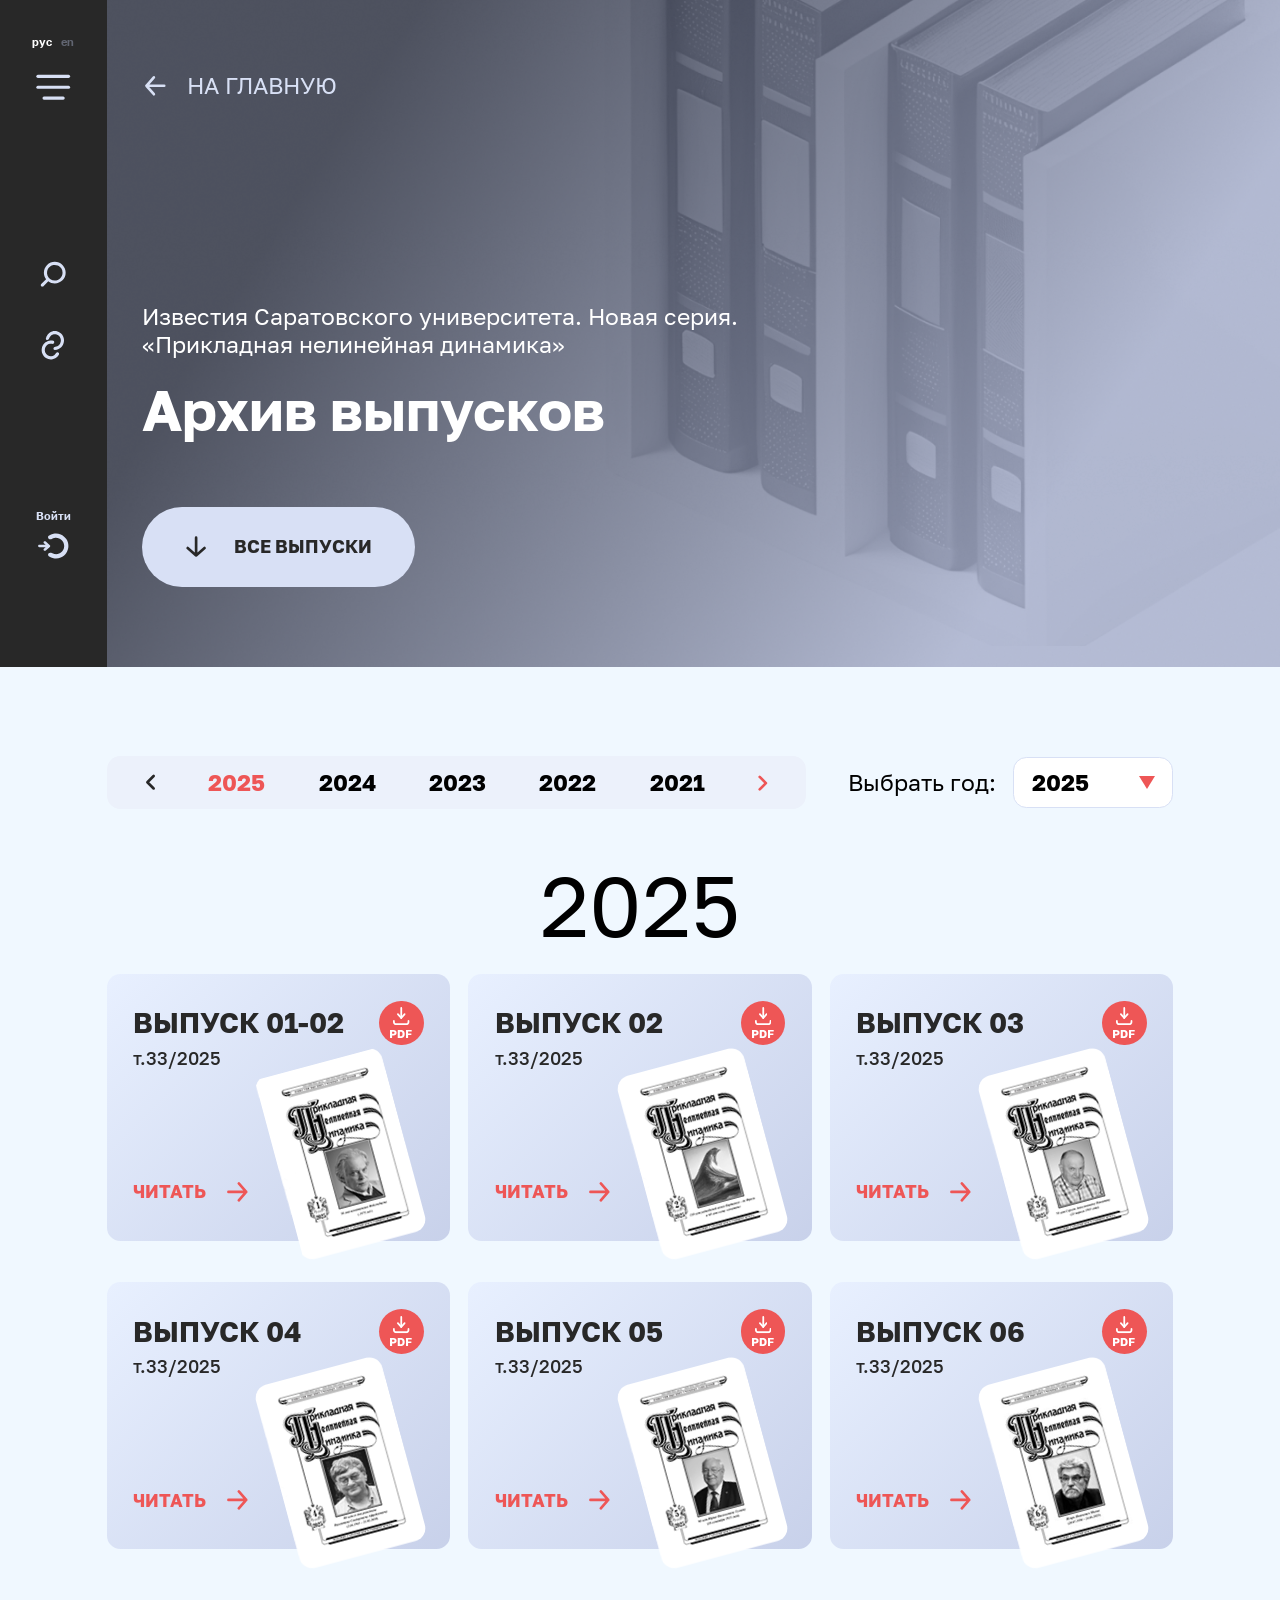
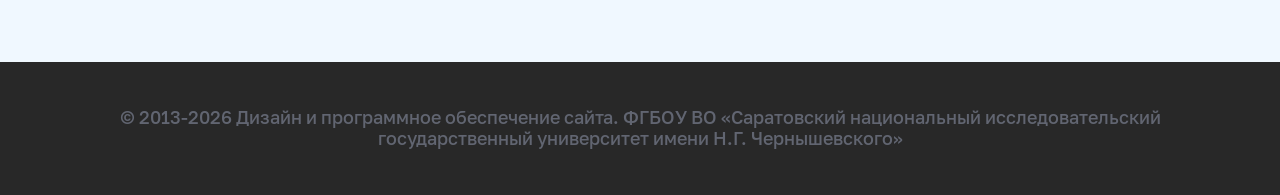
==== commit dd3ee4d7: "feat:new folder for icons" ====
--- a/archive.html
+++ b/archive.html
@@ -24,21 +24,21 @@
                 <li class="header__item">
                     <div class="header__item-btn">
                         <svg class="header__svg">
-                            <use href="./assets/icons/sprite.svg#menu"></use>
+                            <use href="./assets/icons/header/sprite.svg#menu"></use>
                         </svg>
                     </div>
                 </li>
                 <li class="header__item">
                     <div class="header__item-btn">
                         <svg class="header__svg">
-                            <use href="./assets/icons/sprite.svg#search"></use>
+                            <use href="./assets/icons/header/sprite.svg#search"></use>
                         </svg>
                     </div>
                 </li>
                 <li class="header__item">
                     <div class="header__item-btn">
                         <svg class="header__svg">
-                            <use href="./assets/icons/sprite.svg#rating"></use>
+                            <use href="./assets/icons/header/sprite.svg#rating"></use>
                         </svg>
                     </div>
 
@@ -47,7 +47,7 @@
                     <div class="header__item-btn">
                         <p class="header__item-text" id="auth-text">Войти</p>
                         <svg class="header__svg">
-                            <use href="./assets/icons/sprite.svg#login"></use>
+                            <use href="./assets/icons/header/sprite.svg#login"></use>
                         </svg>
                     </div>
                 </li>
@@ -204,7 +204,7 @@
                     <div class="hero__info">
                         <a href="./" class="hero__go-home">
                             <svg class="hero__svg">
-                                <use href="./assets/icons/sprite.svg#go-home__arrow"></use>
+                                <use href="./assets/icons/go-home/sprite.svg#go-home__arrow"></use>
                             </svg>
                             <span>на главную</span>
                         </a>
--- a/sass/style.css
+++ b/sass/style.css
@@ -98,6 +98,12 @@
      object-fit: cover;
 }
 
+picture {
+  display: block;
+  width: 100%;
+  height: 100%;
+}
+
 .container {
   width: 120rem;
   margin: 0 auto;
@@ -465,10 +471,10 @@
   }
 }
 @media (max-width: 48em) {
-  .header:has(~ main .archive) .header__content {
+  .header:has(~ main .archive, ~ main .thematics) .header__content {
     height: 60rem;
   }
-  .header:has(~ main .archive) .header__content-menu {
+  .header:has(~ main .archive, ~ main .thematics) .header__content-menu {
     padding-bottom: 6rem;
   }
   .header {
@@ -584,32 +590,6 @@
   flex-direction: column;
   gap: 3rem;
 }
-.card__location {
-  display: flex;
-}
-.card__btn {
-  font-weight: 400;
-  font-size: 2rem;
-}
-.card__btns {
-  display: flex;
-  justify-content: center;
-}
-.card__link-svg {
-  border-radius: 100%;
-  border: 0.2rem solid #ee5656;
-  width: 5rem;
-  height: 5rem;
-  display: flex;
-  flex-direction: column;
-  align-items: center;
-  justify-content: center;
-}
-.card__link-svg--arrow {
-  width: 1.8rem;
-  height: 1.8rem;
-  stroke: #ee5656;
-}
 @media (max-width: 48em) {
   .card__header {
     font-size: 3rem;
@@ -666,7 +646,7 @@
 .selector__value {
   font-weight: 700;
   font-size: 2.6rem;
-  transition: color 0.3s ease-in-out;
+  transition: color 0.5s ease;
 }
 .selector-wrap {
   position: relative;
@@ -677,7 +657,7 @@
 .selector-wrap.open .selector__box {
   border-bottom-left-radius: 0;
   border-bottom-right-radius: 0;
-  transition: border-radius 0s ease;
+  transition: border-radius 0.5s ease;
 }
 .selector-wrap.open .selector__value {
   color: #ee5656;
@@ -697,7 +677,7 @@
   display: flex;
   align-items: center;
   justify-content: space-between;
-  transition: border-radius 0.4s ease 0.3s;
+  transition: border-radius 0.5s ease;
 }
 .selector__arrow {
   width: 0;
@@ -705,7 +685,7 @@
   border-left: 1rem solid transparent;
   border-right: 1rem solid transparent;
   border-top: 1.5rem solid #ee5656;
-  transition: transform 0.3s ease-in-out;
+  transition: transform 0.5s ease;
 }
 .selector__dropdown {
   position: absolute;
@@ -725,7 +705,7 @@
   font-weight: 700;
   font-size: 2.6rem;
   cursor: pointer;
-  transition: color 0.3s ease-in-out;
+  transition: color 0.5s ease;
   padding: 0.2rem;
 }
 .selector__dropdown-item {
@@ -751,8 +731,8 @@
   background: #ee5656;
   border-radius: 1.5rem;
   cursor: pointer;
-  -webkit-transition: background 0.3s ease-in-out;
-  transition: background 0.3s ease-in-out;
+  -webkit-transition: background 0.5s ease;
+  transition: background 0.5s ease;
 }
 .selector__dropdown-list::-webkit-scrollbar-thumb:active {
   background: #fd5f5f;
@@ -813,7 +793,6 @@
   flex-direction: column;
 }
 .accordion__list-item {
-  padding-left: 3.5rem;
   position: relative;
   display: flex;
   flex-direction: column;
@@ -822,12 +801,12 @@
   content: "";
   position: absolute;
   left: 0;
-  top: 1.2rem;
-  width: 1.6rem;
+  top: 1.5rem;
+  width: 2rem;
   height: 0.3rem;
   background-color: #ee5656;
   border-radius: 0.3rem;
-  transition: transform 0.4s ease;
+  transition: transform 0.5s ease;
 }
 .accordion__list-item::after {
   transform: rotate(90deg);
@@ -842,17 +821,18 @@
   cursor: pointer;
   font-weight: 600;
   font-size: 2.6rem;
+  padding-left: 3.5rem;
 }
 .accordion-dropdown {
+  padding-left: 3.5rem;
   opacity: 0;
   max-height: 0;
   overflow: hidden;
-  transition: opacity 0.5s ease-in-out, max-height 0.4s ease-out, padding-top 0.4s ease-out;
+  transition: opacity 0.5s ease, max-height 0.5s ease, padding-top 0.5s ease;
 }
 .accordion-dropdown.open {
   padding-top: 2rem;
   opacity: 1;
-  transition: opacity 0.5s ease-in-out, max-height 0.4s ease-out, padding-top 0.4s ease-out;
 }
 .accordion-dropdown__list-item {
   display: flex;
@@ -869,6 +849,11 @@
   font-size: 2.6rem;
   transition: color 0.5s ease;
 }
+.text-wrap {
+  padding-right: 6rem;
+  position: relative;
+  overflow: hidden;
+}
 .text--bold {
   font-weight: 700;
 }
@@ -890,13 +875,14 @@
 }
 .download-svg {
   border-radius: 100%;
-  width: 4.7rem;
-  height: 4.7rem;
+  width: 5rem;
+  height: 5rem;
   background-color: #ee5656;
   display: flex;
   flex-direction: column;
   align-items: center;
   justify-content: center;
+  flex-shrink: 0;
 }
 .download-svg--arrow {
   width: 1rem;
@@ -917,6 +903,32 @@
   fill: #FFF;
   transition: fill 0.5s ease;
 }
+@media (hover: hover) {
+  .download-svg:hover .download-svg--arrow {
+    animation: bounceArrow 1s ease infinite;
+  }
+}
+
+.link-svg {
+  border-radius: 100%;
+  border: 0.2rem solid #ee5656;
+  width: 5rem;
+  height: 5rem;
+  display: flex;
+  flex-direction: column;
+  align-items: center;
+  justify-content: center;
+}
+.link-svg--arrow {
+  width: 1.8rem;
+  height: 1.8rem;
+  stroke: #ee5656;
+}
+@media (hover: hover) {
+  .link-svg:hover .link-svg--arrow {
+    animation: bounceLinkArrow 1s ease infinite;
+  }
+}
 
 .svg {
   width: 3.5rem;
@@ -996,6 +1008,11 @@
   font-weight: 700;
   font-size: 2.6rem;
 }
+@media (max-width: 48em) {
+  .subtitle {
+    font-size: 2rem;
+  }
+}
 
 .list {
   display: flex;
@@ -1005,6 +1022,14 @@
 .list-item {
   display: flex;
   align-items: center;
+}
+.list-item__header {
+  display: flex;
+  gap: 0.5rem;
+}
+.list-item__footer {
+  flex-direction: column;
+  width: 100%;
 }
 .list-item--point {
   padding-left: 5.5rem;
@@ -1012,6 +1037,7 @@
 }
 .list-item--point::before {
   content: "";
+  top: 1rem;
   left: 2.3rem;
   position: absolute;
   width: 1rem;
@@ -1050,6 +1076,9 @@
   padding-left: 4rem;
   transition: height 0.5s ease;
 }
+.sources-list li {
+  list-style-type: decimal;
+}
 @media (max-width: 48em) {
   .sources-list {
     padding-left: 3rem;
@@ -1060,7 +1089,7 @@
   width: 100%;
   height: 0;
   border: 0.1rem solid #d8e0f5;
-  margin: 2rem 0 2rem;
+  margin: 1.95rem 0 1.95rem;
 }
 
 .btn {
@@ -1104,6 +1133,10 @@
   .btn--dark-gray:hover {
     background-color: #484b53;
   }
+}
+.btn-wrap {
+  display: flex;
+  justify-content: center;
 }
 
 @keyframes bounceArrow {
@@ -1194,6 +1227,11 @@
   gap: 2rem;
   font-weight: 700;
   font-size: 2rem;
+}
+.hero__info-button--tiny {
+  width: 23.5rem;
+  height: 9rem;
+  gap: 2rem;
 }
 .hero__info-button--small {
   width: 30.7rem;
@@ -1426,7 +1464,7 @@
 }
 
 .primary .hero__bg {
-  background-image: url("../assets/img/header.png");
+  background-image: url("../assets/img/background/primary__background.png");
 }
 .primary .hero__info-subtitle {
   text-transform: uppercase;
@@ -1507,7 +1545,7 @@
 }
 
 .article .hero__bg {
-  background-image: url("../assets/img/article__background.png");
+  background-image: url("../assets/img/background/article__background.png");
 }
 .article .hero__info-subtitle {
   padding-bottom: 2rem;
@@ -1531,6 +1569,9 @@
   font-size: 2.6rem;
   text-transform: none;
 }
+.article .btn-wrap {
+  padding-top: 1rem;
+}
 .article .cards {
   gap: 5rem;
 }
@@ -1545,6 +1586,28 @@
 }
 .article .list-item:has(.circle-picture) {
   align-items: start;
+}
+.article .download-svg {
+  background-color: transparent;
+}
+.article .download-svg--arrow {
+  width: 1.4rem;
+  height: 1.9rem;
+}
+.article .download-svg--line {
+  width: 2.6rem;
+  height: 0.8rem;
+}
+.article #keywords .list {
+  gap: 2rem;
+}
+.article #copy-card .btn {
+  width: 23.7rem;
+  height: 6rem;
+  font-weight: 400;
+  font-size: 2rem;
+  gap: 2rem;
+  text-transform: none;
 }
 .article .text p {
   padding-bottom: 2.6rem;
@@ -1563,18 +1626,14 @@
   padding: 5rem 4rem 6rem 4rem;
   gap: 3rem;
 }
-.article .card__btns {
-  padding-top: 1rem;
-}
-.article .card__btn {
-  width: 23.7rem;
-  height: 6rem;
-  text-transform: none;
-  gap: 2rem;
-}
 .article .card__content {
   gap: 1rem;
 }
+@media (hover: hover) {
+  .article .hero__info-button--big:hover .download-svg--arrow {
+    animation: bounceArrow 1s ease infinite;
+  }
+}
 @media (max-width: 48em) {
   .article .hero__info-title {
     padding-bottom: 3rem;
@@ -1610,52 +1669,61 @@
 
 .thematics .hero__bg {
   background-image: url("../assets/img/background/thematics__background.png");
+}
+.thematics .hero__info-title {
+  padding-bottom: 7rem;
+}
+.thematics .hero__info-title h1 {
+  font-weight: 700;
+}
+.thematics .hero__info-subtitle {
+  padding-bottom: 2rem;
+}
+.thematics .hero__info-button--small {
+  width: 23.5rem;
+}
+.thematics ol.list {
+  list-style: none;
+  counter-reset: ol-counter;
+}
+.thematics ol.list .list-item {
+  counter-increment: ol-counter;
+  position: relative;
+  padding-left: 5.5rem;
+}
+.thematics ol.list .list-item::before {
+  content: counter(ol-counter, decimal-leading-zero) ".";
+  position: absolute;
+  top: 0;
+  left: 0.5rem;
+  font-weight: 500;
+  font-size: 2.6rem;
 }
 .thematics .card {
   background-color: #FFF;
   padding: 5rem 4rem 3rem 4rem;
   gap: 3rem;
 }
-.thematics .card__text {
-  padding-bottom: 3rem;
-}
-.thematics .card__list {
-  padding-bottom: 3rem;
-  gap: 1rem;
-}
-.thematics .card__list--ol {
-  list-style: none;
-  counter-reset: ol-counter;
-}
-.thematics .card__list--ol .card__list-item {
-  counter-increment: ol-counter;
-}
-.thematics .card__list--ol .card__list-item::before {
-  content: counter(ol-counter, decimal-leading-zero) ".";
-  position: absolute;
-  left: 0;
-  font-weight: 500;
-  font-size: 2.6rem;
-}
-.thematics .card__list-item {
-  position: relative;
-  align-items: center;
-  padding-left: 5.5rem;
-}
-.thematics .card__list-item .card__text {
-  padding-bottom: 0;
-}
-@media (max-width: 48em) {
+@media (hover: hover) {
+  .thematics .hero .btn:hover .svg {
+    animation: bounceArrow 1s ease infinite;
+  }
+}
+@media (max-width: 48em) {
+  .thematics .hero__bg {
+    height: 76rem;
+  }
+  .thematics .hero__info {
+    padding: 20rem 1.5rem 8rem;
+  }
+  .thematics .hero__info-title {
+    padding-bottom: 3rem;
+  }
   .thematics .card {
     padding: 4rem 1.5rem 5rem;
   }
-  .thematics .card__header-title {
-    font-size: 3rem;
-  }
-  .thematics .card__header-subtitle {
-    font-size: 2rem;
-  }
-  .thematics .card__list--ol .card__list-item::before {
+  .thematics ol.list .list-item::before {
+    left: 1.5rem;
     font-size: 2rem;
   }
 }
@@ -1668,23 +1736,29 @@
     height: 76rem;
   }
 }
+@media (max-width: 48em) {
+  .editors .hero__info {
+    padding-bottom: 8rem;
+  }
+}
+.editors .hero__info-title {
+  padding-bottom: 7rem;
+}
+@media (max-width: 48em) {
+  .editors .hero__info-title {
+    padding-bottom: 3rem;
+  }
+}
+.editors .hero__info-subtitle {
+  padding-bottom: 2rem;
+}
 .editors .accordion {
   padding-top: 2rem;
 }
-@media (max-width: 48em) {
-  .editors .accordion {
-    padding-top: 1rem;
-  }
-}
 .editors .circle-picture {
   position: absolute;
-  left: 17rem;
-}
-@media (max-width: 48em) {
-  .editors .circle-picture {
-    position: relative;
-    left: 0;
-  }
+  left: 16rem;
+  flex-shrink: 0;
 }
 .editors .card {
   padding: 5rem 4rem 6rem 25rem;
@@ -1693,40 +1767,29 @@
 }
 .editors .card__header {
   display: flex;
-}
-.editors .card-wrap {
-  padding-bottom: 8rem;
-}
-.editors .card-wrap:last-child {
-  padding-bottom: 0;
-}
-@media (max-width: 48em) {
-  .editors .card-wrap {
-    padding-bottom: 7rem;
-  }
-}
-.editors .card__location {
-  gap: 1rem;
+  flex-direction: column;
+}
+.editors .card__header-wrap {
+  flex-direction: row;
   font-weight: 600;
   font-size: 2rem;
   padding-bottom: 2rem;
 }
-@media (max-width: 48em) {
-  .editors .card__location {
-    padding-bottom: 1rem;
-  }
-}
-.editors .card__svg {
-  width: 1.5rem;
-  height: 2rem;
-}
-.editors .card__link--bold {
-  font-size: 4rem;
-}
-.editors .card__content {
-  gap: 1rem;
-}
-@media (max-width: 48em) {
+.editors .card-wrap {
+  padding-bottom: 8rem;
+}
+.editors .card-wrap:last-child {
+  padding-bottom: 0;
+}
+@media (hover: hover) {
+  .editors .hero__info-button .btn:hover .svg {
+    animation: bounceArrow 1s ease infinite;
+  }
+}
+@media (max-width: 48em) {
+  .editors .card-wrap > .title {
+    padding-left: 1.5rem;
+  }
   .editors .card {
     padding: 4rem 1.5rem 5rem;
     flex-direction: column;
@@ -1736,10 +1799,31 @@
     gap: 2rem;
     flex-direction: row;
   }
-}
-@media (hover: hover) {
-  .editors .hero__info-button .btn:hover .svg {
-    animation: bounceArrow 1s ease infinite;
+  .editors .card__header-wrap {
+    padding: 0.5rem 0 1rem 0;
+    font-size: 1.6rem;
+  }
+  .editors .card-wrap {
+    padding-bottom: 7rem;
+  }
+  .editors .circle-picture {
+    position: relative;
+    left: 0;
+  }
+  .editors .accordion {
+    padding-top: 1rem;
+  }
+  .editors .accordion__list-item::after, .editors .accordion__list-item::before {
+    top: 1rem;
+  }
+  .editors .hero__bg {
+    height: 76rem;
+  }
+  .editors .hero__info {
+    padding-bottom: 8rem;
+  }
+  .editors .hero__info-title {
+    padding-bottom: 3rem;
   }
 }
 
@@ -1754,34 +1838,54 @@
 .journal .cards {
   gap: 8rem;
 }
+.journal .hero__bg {
+  background-image: url("../assets/img/background/journals__background.png");
+}
 .journal .hero__info {
   padding: 7rem 38rem 9rem 16rem;
 }
+.journal .hero__info-title h1 {
+  line-height: 100%;
+}
 .journal .hero__info-subtitle {
   text-transform: uppercase;
 }
-.journal .hero .card__download-svg {
+.journal .hero__info-button .download-svg {
   background-color: #FFF;
 }
-.journal .hero .card__download-svg--line {
+.journal .hero__info-button .download-svg--arrow, .journal .hero__info-button .download-svg--line {
   stroke: #ee5656;
 }
-.journal .hero .card__download-svg--arrow {
-  stroke: #ee5656;
-}
-.journal .hero .card__download-svg--pdf {
+.journal .hero__info-button .download-svg--pdf {
   fill: #ee5656;
 }
-.journal .text-wrap {
-  padding-right: 6rem;
-  position: relative;
-  overflow: hidden;
+.journal .list {
+  gap: 4rem;
+}
+.journal .list-item {
+  gap: 2rem;
+  align-items: flex-start;
+}
+.journal .list-item .download-svg {
+  width: 5rem;
+  height: 5rem;
+}
+.journal .list-item .link-svg {
+  width: 4.6rem;
+  height: 4.6rem;
+}
+.journal .list .link {
+  font-weight: 700;
 }
 .journal .block-wrap {
-  padding-top: 5rem;
+  padding: 5rem 0 0 4rem;
+  gap: 1rem;
+}
+.journal .block-wrap .text {
+  font-size: 2rem;
 }
 .journal .viewing {
-  padding-top: 3rem;
+  padding: 3rem 0 0 4rem;
 }
 .journal .dots {
   position: relative;
@@ -1800,52 +1904,55 @@
   font-size: 2.6rem;
   bottom: 0;
 }
-.journal .svg-wrap {
-  gap: 0.5rem;
-}
 .journal .card {
   background-color: #FFF;
   padding: 5rem 4rem 6rem;
 }
-.journal .card__list {
-  gap: 4rem;
-}
-.journal .card__list-item {
-  gap: 2rem;
-}
-.journal .card__info {
-  flex-direction: column;
-  width: 100%;
-}
 @media (hover: hover) {
-  .journal .hero__info-button--small:hover .card__download-svg--arrow {
+  .journal .hero__info-button--small:hover .download-svg--arrow {
     animation: bounceArrow 1s ease infinite;
-  }
-  .journal .card__download-svg:hover .card__download-svg--arrow {
-    animation: bounceArrow 1s ease infinite;
-  }
-  .journal .card__link-svg:hover .card__link-svg--arrow {
-    animation: bounceLinkArrow 1s ease infinite;
   }
 }
 @media (max-width: 48rem) {
   .journal .hero__info {
     padding: 20rem 1.5rem 10rem;
   }
+  .journal .hero__info-subtitle h2 {
+    line-height: 150%;
+  }
+  .journal .hero__info-title h1 {
+    line-height: 100%;
+  }
+  .journal .title {
+    padding-left: 1.5rem;
+  }
   .journal .cards {
     gap: 7rem;
   }
   .journal .card {
     padding: 4rem 1.5rem 5rem;
   }
-  .journal .card__list-item {
+  .journal .list {
+    gap: 6rem;
+  }
+  .journal .list-item {
     flex-direction: column;
   }
-  .journal .card__info {
+  .journal .list-item__header {
+    order: 2;
+    width: 100%;
+    gap: 2rem;
+  }
+  .journal .list-item__footer {
     order: 1;
   }
-  .journal .svg-wrap {
-    order: 2;
+  .journal .list-item .download-svg {
+    width: 6rem;
+    height: 6rem;
+  }
+  .journal .list-item .link-svg {
+    width: 5.6rem;
+    height: 5.6rem;
   }
   .journal .block-wrap {
     padding-top: 2rem;
